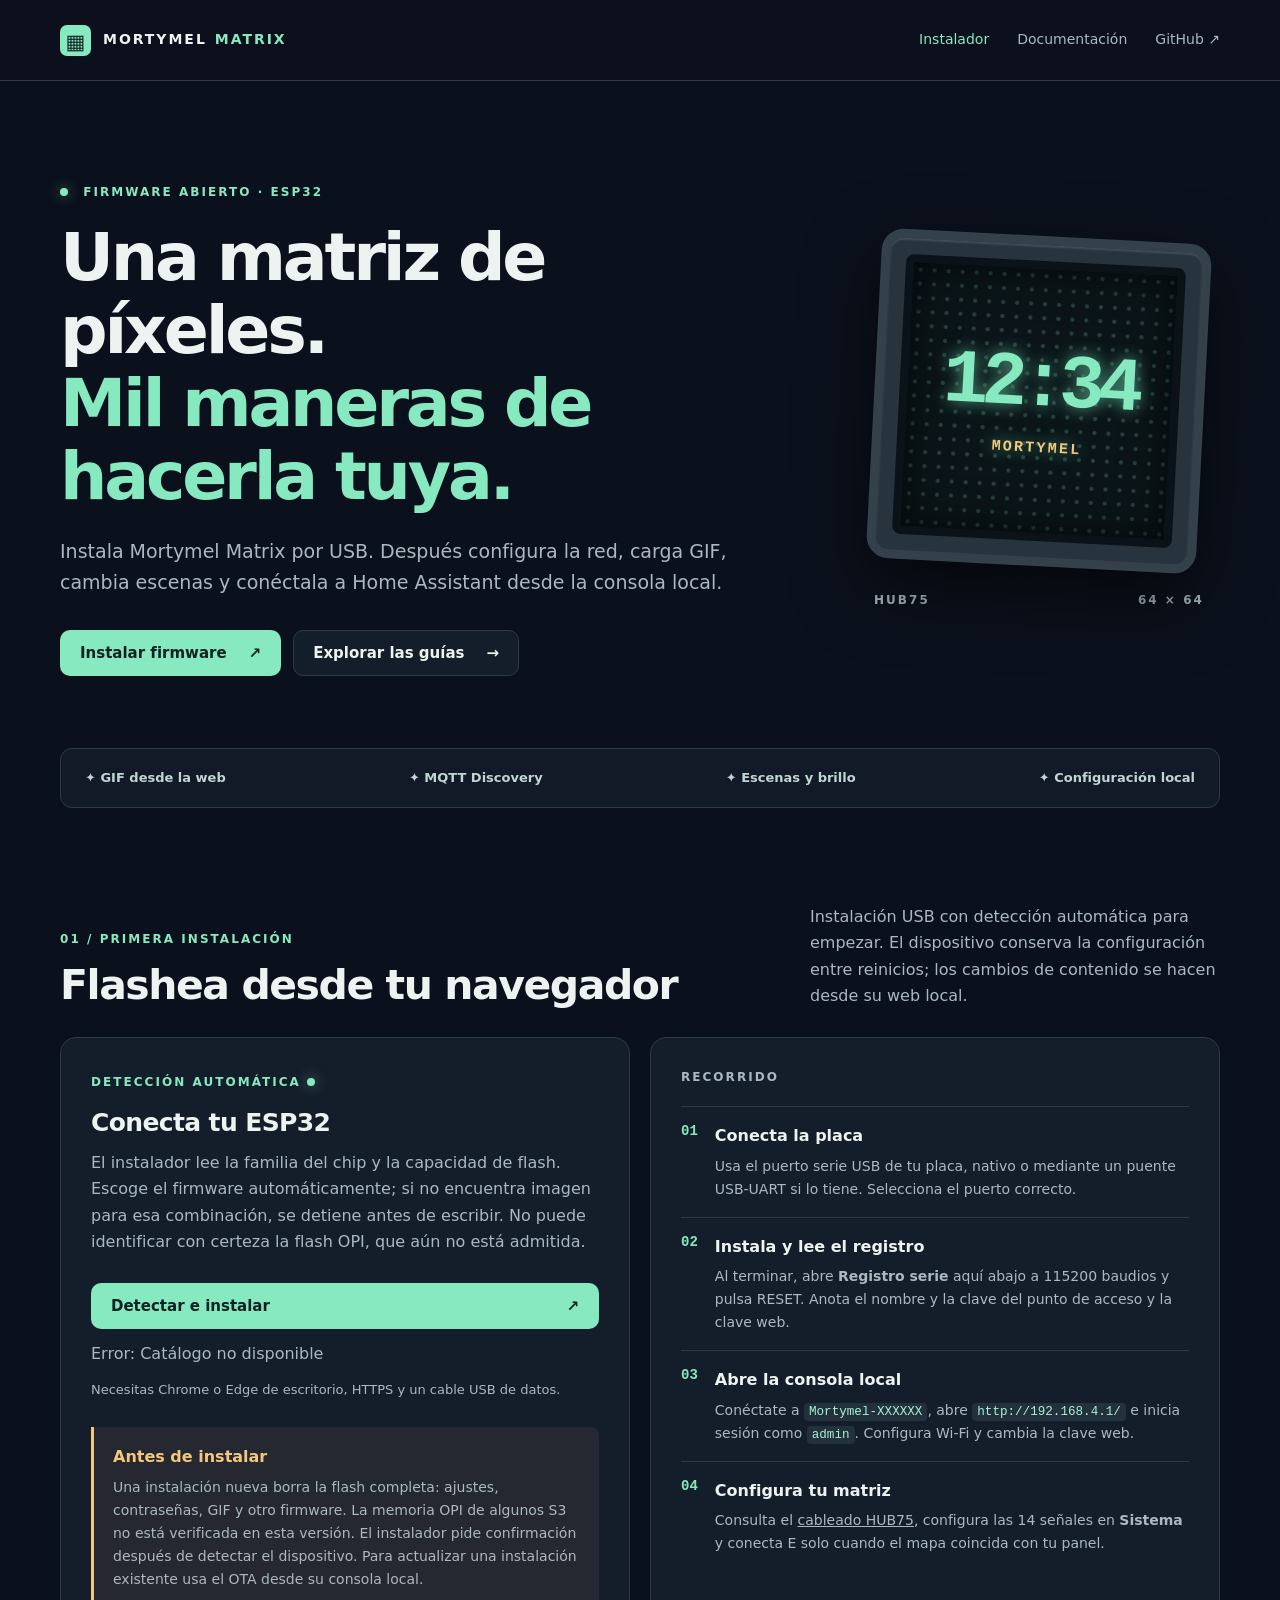
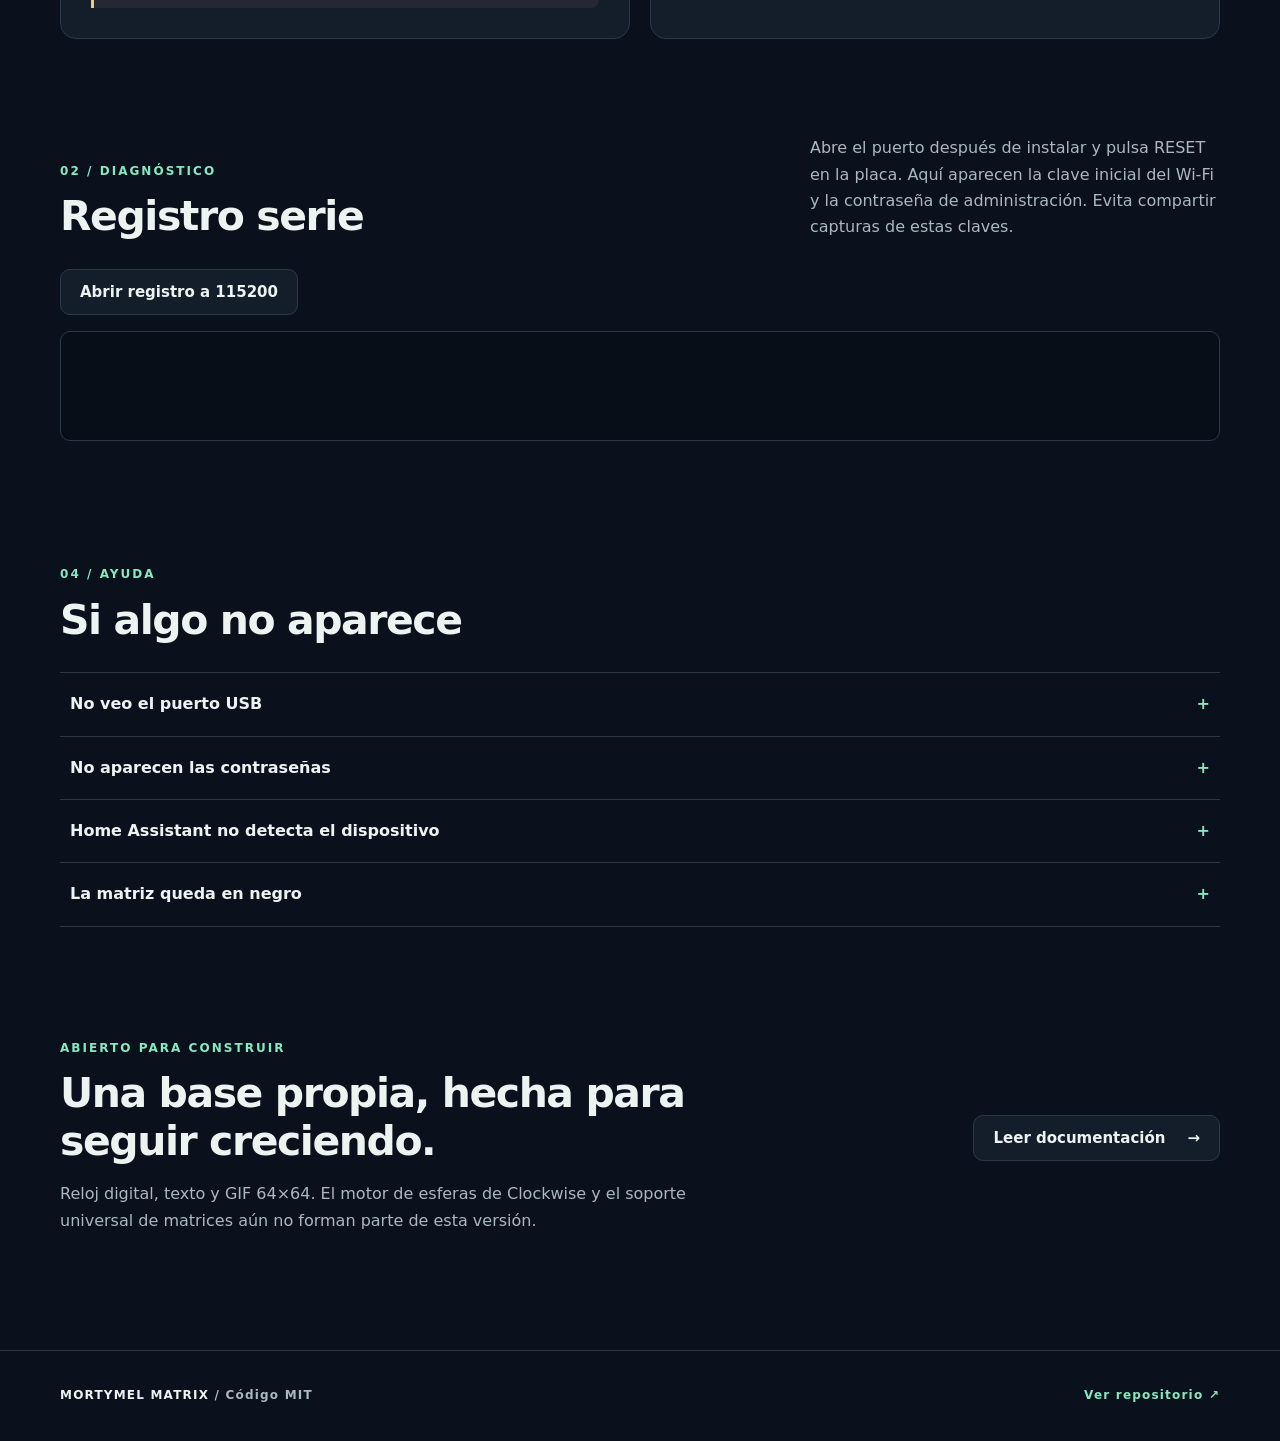
==== flasher/index.html @ e6daaf11 "Usar bootloader S3 disponible y aclarar límite OPI" ====
<!doctype html>
<html lang="es">
<head>
  <meta charset="utf-8">
  <meta name="viewport" content="width=device-width, initial-scale=1">
  <meta name="theme-color" content="#0b111c">
  <meta name="description" content="Instala Mortymel Matrix en ESP32 clásico, S2 o S3 por USB y aprende a configurar HUB75, GIF y Home Assistant con MQTT.">
  <title>Instalar · Mortymel Matrix</title>
  <link rel="stylesheet" href="./styles.css">
  <script type="module" src="./site.js"></script>
</head>
<body>
  <a class="skip" href="#contenido">Saltar al contenido</a>
  <header class="topbar"><div class="shell topbar-inner"><a class="wordmark" href="./" aria-label="Mortymel Matrix, inicio"><span class="mark" aria-hidden="true">▦</span> MORTYMEL <span>MATRIX</span></a><nav aria-label="Navegación principal"><a class="active" aria-current="page" href="./">Instalador</a><a href="./docs/">Documentación</a><a href="https://github.com/Mortymel/mortymel-matrix">GitHub <span aria-hidden="true">↗</span></a></nav></div></header>
  <main id="contenido">
    <div class="shell hero"><div><p class="eyebrow"><span class="pulse"></span> FIRMWARE ABIERTO · ESP32</p><h1>Una matriz de píxeles.<br><em>Mil maneras de hacerla tuya.</em></h1><p class="lead">Instala Mortymel Matrix por USB. Después configura la red, carga GIF, cambia escenas y conéctala a Home Assistant desde la consola local.</p><div class="hero-actions"><a class="btn btn-primary" href="#instalar">Instalar firmware <span aria-hidden="true">↗</span></a><a class="btn btn-quiet" href="./docs/">Explorar las guías <span aria-hidden="true">→</span></a></div></div><div class="pixel-art" aria-hidden="true"><div class="pixel-frame"><div class="pixel-screen"><span class="pixel-time">12:34</span><span class="pixel-sub">MORTYMEL</span></div></div><div class="pixel-caption">HUB75 <span>64 × 64</span></div></div></div>
    <div class="shell feature-strip" aria-label="Funciones principales"><span>✦ GIF desde la web</span><span>✦ MQTT Discovery</span><span>✦ Escenas y brillo</span><span>✦ Configuración local</span></div>
    <section class="section shell" id="instalar" aria-labelledby="instalar-titulo"><div class="section-heading"><div><p class="eyebrow">01 / PRIMERA INSTALACIÓN</p><h2 id="instalar-titulo">Flashea desde tu navegador</h2></div><p>Instalación USB con detección automática para empezar. El dispositivo conserva la configuración entre reinicios; los cambios de contenido se hacen desde su web local.</p></div>
      <div class="install-grid"><div class="card install-card"><span class="kicker">DETECCIÓN AUTOMÁTICA <span class="green-dot"></span></span><h3>Conecta tu ESP32</h3><p>El instalador lee la familia del chip y la capacidad de flash. Escoge el firmware automáticamente; si no encuentra imagen para esa combinación, se detiene antes de escribir. No puede identificar con certeza la flash OPI, que aún no está admitida.</p><div class="install-control"><button class="btn btn-primary" id="auto-install" type="button">Detectar e instalar <span aria-hidden="true">↗</span></button><progress id="install-progress" max="100" value="0" hidden aria-label="Progreso del flasheo"></progress><p id="install-state" role="status" aria-live="polite">Listo para conectar.</p></div><p class="support" id="support">Necesitas Chrome o Edge de escritorio, HTTPS y un cable USB de datos.</p><div class="note"><strong>Antes de instalar</strong><p>Una instalación nueva borra la flash completa: ajustes, contraseñas, GIF y otro firmware. La memoria OPI de algunos S3 no está verificada en esta versión. El instalador pide confirmación después de detectar el dispositivo. Para actualizar una instalación existente usa el OTA desde su consola local.</p></div></div>
      <div class="card steps-card"><p class="kicker">RECORRIDO</p><ol class="steps"><li><span>01</span><div><strong>Conecta la placa</strong><p>Usa el puerto serie USB de tu placa, nativo o mediante un puente USB-UART si lo tiene. Selecciona el puerto correcto.</p></div></li><li><span>02</span><div><strong>Instala y lee el registro</strong><p>Al terminar, abre <b>Registro serie</b> aquí abajo a 115200 baudios y pulsa RESET. Anota el nombre y la clave del punto de acceso y la clave web.</p></div></li><li><span>03</span><div><strong>Abre la consola local</strong><p>Conéctate a <code>Mortymel-XXXXXX</code>, abre <code>http://192.168.4.1/</code> e inicia sesión como <code>admin</code>. Configura Wi-Fi y cambia la clave web.</p></div></li><li><span>04</span><div><strong>Configura tu matriz</strong><p>Consulta el <a href="./docs/CABLEADO.html">cableado HUB75</a>, configura las 14 señales en <b>Sistema</b> y conecta E solo cuando el mapa coincida con tu panel.</p></div></li></ol></div></div>
    </section>
    <section class="section shell" id="registro"><div class="section-heading"><div><p class="eyebrow">02 / DIAGNÓSTICO</p><h2>Registro serie</h2></div><p>Abre el puerto después de instalar y pulsa RESET en la placa. Aquí aparecen la clave inicial del Wi-Fi y la contraseña de administración. Evita compartir capturas de estas claves.</p></div><button class="btn btn-quiet" id="monitor-toggle" type="button">Abrir registro a 115200</button><pre class="serial-log" id="serial-log" aria-live="polite"></pre></section>
    <section class="section shell" id="descargas" hidden><div class="section-heading"><div><p class="eyebrow">03 / ARCHIVOS</p><h2>Archivos de la placa detectada</h2></div><p>La imagen completa es para USB; el archivo de aplicación se usa en la actualización OTA de un dispositivo ya instalado.</p></div><div class="two-cards"><article class="card download-card"><span class="badge">USB · PRIMERA INSTALACIÓN</span><h3>Imagen completa</h3><p>Incluye bootloader, particiones y aplicación. Se escribe desde la dirección 0 de la memoria.</p><a id="usb-download" href="#" download>Descargar imagen USB <span aria-hidden="true">↓</span></a></article><article class="card download-card"><span class="badge badge-muted">OTA · DESDE LA WEB LOCAL</span><h3>Aplicación solamente</h3><p>En la consola del ESP32 abre <b>Sistema → Actualización por Wi-Fi</b> y carga este archivo .bin.</p><a id="ota-download" href="#" download>Descargar firmware OTA <span aria-hidden="true">↓</span></a></article></div><p class="build-meta" id="build-meta" aria-live="polite">Cargando versión y huellas SHA-256…</p></section>
    <section class="section shell" id="ayuda"><div class="section-heading"><div><p class="eyebrow">04 / AYUDA</p><h2>Si algo no aparece</h2></div></div><div class="faq"><details><summary>No veo el puerto USB <span aria-hidden="true">+</span></summary><p>Prueba un cable de datos, desconecta otros monitores serie y selecciona el puerto correcto. Si la placa no entra en modo descarga, mantén BOOT pulsado, pulsa RESET y suelta BOOT; vuelve a conectar desde el instalador.</p></details><details><summary>No aparecen las contraseñas <span aria-hidden="true">+</span></summary><p>Abre Registro serie, ajustado a 115200, y pulsa RESET. Si tu placa tiene USB nativo y USB-UART, prueba el otro conector. Si el dispositivo ya estaba configurado, usa las credenciales actuales; un borrado completo genera otras nuevas.</p></details><details><summary>Home Assistant no detecta el dispositivo <span aria-hidden="true">+</span></summary><p>Activa la integración MQTT y un broker accesible desde la red del ESP32. Configura host, puerto y credenciales en <b>Red y MQTT</b>. Comprueba el indicador de conexión MQTT en la consola. <a href="./docs/MQTT.html">Abrir guía MQTT</a>.</p></details><details><summary>La matriz queda en negro <span aria-hidden="true">+</span></summary><p>Es el estado previsto antes de definir GPIO E. Una matriz 64×64 1/32 scan también necesita que coincidan todas las demás señales, el tipo de barrido y la alimentación. <a href="./docs/INSTALACION.html">Ver requisitos y límites</a> y <a href="./docs/CABLEADO.html">guía de conexiones físicas</a>.</p></details></div></section>
    <section class="shell closing"><div><p class="eyebrow">ABIERTO PARA CONSTRUIR</p><h2>Una base propia, hecha para seguir creciendo.</h2><p>Reloj digital, texto y GIF 64×64. El motor de esferas de Clockwise y el soporte universal de matrices aún no forman parte de esta versión.</p></div><a class="btn btn-quiet" href="./docs/">Leer documentación <span aria-hidden="true">→</span></a></section>
  </main><footer><div class="shell footer-inner"><span>MORTYMEL MATRIX <span class="foot-dim">/ Código MIT</span></span><a href="https://github.com/Mortymel/mortymel-matrix">Ver repositorio ↗</a></div></footer>
</body></html>
---- flasher/styles.css ----
:root{color-scheme:dark;--bg:#0b111c;--surface:#141e2b;--surface2:#192534;--line:#2b3949;--text:#edf3f0;--muted:#a9b9bf;--mint:#87e9bf;--mint-soft:#a8f2d2;--amber:#f3c77c;--focus:#e4ce91}*{box-sizing:border-box}html{scroll-behavior:smooth}body{margin:0;background:var(--bg);color:var(--text);font:16px/1.65 system-ui,-apple-system,Segoe UI,sans-serif}a{color:inherit}a:hover{color:var(--mint)}a:focus-visible,button:focus-visible,summary:focus-visible{outline:3px solid var(--focus);outline-offset:4px}.shell{width:min(1160px,calc(100% - 48px));margin-inline:auto}.skip{position:absolute;top:-100px;left:20px;z-index:10;background:var(--mint);color:var(--bg);padding:8px 16px}.skip:focus{top:10px}.topbar{border-bottom:1px solid var(--line);background:#0b111cee}.topbar-inner,.footer-inner{display:flex;align-items:center;justify-content:space-between;gap:24px}.topbar-inner{min-height:80px}.wordmark{display:flex;align-items:center;gap:8px;font-size:14px;font-weight:850;letter-spacing:.14em;text-decoration:none;white-space:nowrap}.wordmark span:last-child{color:var(--mint)}.mark{display:grid;place-items:center;width:31px;height:31px;border-radius:7px;background:var(--mint);color:#122327;font-size:21px;letter-spacing:0;margin-right:4px}.topbar nav{display:flex;gap:28px;align-items:center}.topbar nav a{color:var(--muted);font-size:14px;text-decoration:none}.topbar nav a.active{color:var(--mint)}.hero{display:grid;grid-template-columns:minmax(0,1.35fr) minmax(280px,.65fr);align-items:center;gap:46px;padding-top:90px;padding-bottom:72px}.eyebrow,.kicker{color:var(--mint);font-size:12px;letter-spacing:.17em;font-weight:800}.pulse,.green-dot{display:inline-block;width:8px;height:8px;background:var(--mint);border-radius:50%;margin-right:9px;box-shadow:0 0 13px #87e9bf88}.hero h1{font-size:clamp(39px,5.2vw,70px);line-height:1.1;letter-spacing:-.048em;margin:18px 0 22px;font-weight:820}.hero h1 em{color:var(--mint);font-style:normal}.lead{color:var(--muted);font-size:19px;line-height:1.65;max-width:680px;margin:0}.hero-actions{display:flex;flex-wrap:wrap;gap:12px;margin-top:32px}.btn{display:inline-flex;gap:22px;align-items:center;justify-content:center;border:1px solid transparent;border-radius:10px;padding:13px 19px;text-decoration:none;font:800 15px system-ui,-apple-system,Segoe UI,sans-serif;cursor:pointer;transition:transform .15s ease,background .15s ease}.btn:hover{transform:translateY(-2px)}.btn-primary{background:var(--mint);color:#102123}.btn-primary:hover{background:var(--mint-soft);color:#102123}.btn-quiet{border-color:var(--line);background:var(--surface);color:var(--text)}.pixel-art{justify-self:center;width:min(100%,330px)}.pixel-frame{padding:16px;background:#27333d;border:9px solid #34414b;border-radius:22px;box-shadow:0 26px 70px #0009,inset 0 2px 2px #ffffff22;transform:rotate(3deg)}.pixel-screen{aspect-ratio:1;background-color:#0b1519;background-image:radial-gradient(circle,#28403a 18%,transparent 23%);background-size:14px 14px;border:8px solid #0c1318;border-radius:8px;display:flex;align-items:center;justify-content:center;flex-direction:column;box-shadow:inset 0 0 45px #000a;color:var(--mint);text-shadow:0 0 16px #76ebb7a9}.pixel-time{font:700 clamp(46px,6vw,76px)/1 monospace;letter-spacing:-.09em}.pixel-sub{font:700 15px/1 monospace;letter-spacing:.15em;margin-top:18px;color:var(--amber)}.pixel-caption{display:flex;justify-content:space-between;color:var(--muted);letter-spacing:.17em;font-size:12px;font-weight:800;margin-top:25px}.feature-strip{display:flex;flex-wrap:wrap;justify-content:space-between;gap:14px;padding:18px 24px;border:1px solid var(--line);border-radius:12px;background:#111a26;color:#c1d6d3;font-size:13px;font-weight:700}.section{padding-top:96px}.section-heading{display:flex;justify-content:space-between;align-items:end;gap:50px;margin-bottom:28px}.section-heading h2,.closing h2{font-size:clamp(29px,3.2vw,42px);line-height:1.16;letter-spacing:-.035em;margin:6px 0 0}.section-heading>p{max-width:410px;color:var(--muted);margin:0}.install-grid{display:grid;grid-template-columns:1fr 1fr;gap:20px}.card{border:1px solid var(--line);border-radius:16px;background:var(--surface);padding:30px}.card h3{font-size:25px;letter-spacing:-.025em;line-height:1.25;margin:12px 0}.card p{color:var(--muted);margin:0}.install-control{margin-top:27px}.install-control esp-web-install-button{display:block}.install-control button{width:100%;justify-content:space-between}.support{font-size:13px;margin-top:12px!important}.note{margin-top:27px;padding:17px 19px;border-left:3px solid var(--amber);background:#252831;border-radius:0 8px 8px 0}.note strong{color:var(--amber)}.note p{font-size:14px;margin-top:5px}.steps{margin:18px 0 0;padding:0;list-style:none}.steps li{display:flex;gap:17px;padding:16px 0;border-top:1px solid var(--line)}.steps li span{color:var(--mint);font:800 14px monospace}.steps li strong{font-size:16px}.steps li p{font-size:14px;margin-top:5px}.steps code,.faq code,.doc-content code{font:90% ui-monospace,SFMono-Regular,Consolas,monospace;background:#23313d;padding:2px 5px;border-radius:4px;color:var(--mint-soft)}.two-cards{display:grid;grid-template-columns:repeat(2,1fr);gap:20px}.download-card{min-height:225px}.download-card h3{margin:14px 0 8px}.download-card a{display:inline-flex;gap:15px;margin-top:23px;color:var(--mint);font-weight:750;text-decoration:none}.badge{font-size:11px;letter-spacing:.13em;font-weight:800;color:var(--mint)}.badge-muted{color:var(--amber)}.build-meta{color:var(--muted);font-size:13px;line-height:1.8;overflow-wrap:anywhere}.build-meta code{color:var(--mint-soft)}.faq{border-top:1px solid var(--line)}.faq details{border-bottom:1px solid var(--line);padding:18px 10px}.faq summary{display:flex;justify-content:space-between;cursor:pointer;font-weight:700;list-style:none}.faq summary::-webkit-details-marker{display:none}.faq summary span{color:var(--mint)}.faq p{color:var(--muted);max-width:780px;margin:10px 0}.faq p a{color:var(--mint)}.closing{display:flex;align-items:center;justify-content:space-between;gap:25px;padding:100px 0}.closing>div{max-width:660px}.closing p:last-child{color:var(--muted)}footer{border-top:1px solid var(--line)}.footer-inner{min-height:90px;font-size:12px;letter-spacing:.1em;font-weight:750}.footer-inner a{text-decoration:none;color:var(--mint)}.foot-dim{color:var(--muted)}.callout{padding:14px;background:#322c2a;border-radius:9px;color:var(--amber)!important}.doc-layout{display:grid;grid-template-columns:230px minmax(0,1fr);gap:54px;padding-top:55px;padding-bottom:100px}.doc-nav{align-self:start;position:sticky;top:25px;display:grid;gap:5px}.doc-nav span{font-size:11px;color:var(--muted);letter-spacing:.16em;font-weight:800;margin-bottom:10px}.doc-nav a{color:var(--muted);text-decoration:none;padding:9px 12px;border-radius:7px;font-size:14px}.doc-nav a:hover,.doc-nav a.current{color:var(--mint);background:var(--surface)}.doc-content{min-width:0;max-width:790px}.doc-content h1{font-size:clamp(34px,4vw,52px);letter-spacing:-.04em;line-height:1.16;margin:9px 0 22px}.doc-content h2{font-size:25px;margin-top:45px;padding-top:15px;border-top:1px solid var(--line)}.doc-content h3{margin-top:30px}.doc-content p,.doc-content li{color:#c4d0d3}.doc-content a{color:var(--mint)}.doc-content pre{overflow:auto;padding:18px;background:#101b27;border:1px solid var(--line);border-radius:9px}.doc-content pre code{padding:0;background:none;color:#d8e7e7}.doc-content table{display:block;overflow-x:auto;border-collapse:collapse;max-width:100%}.doc-content th,.doc-content td{text-align:left;border-bottom:1px solid var(--line);padding:10px 14px;min-width:100px}.doc-content th{color:var(--mint)}.doc-content blockquote{border-left:3px solid var(--mint);margin-left:0;padding-left:18px}.doc-grid{display:grid;grid-template-columns:repeat(2,1fr);gap:16px;margin-top:25px}.doc-grid a{border:1px solid var(--line);background:var(--surface);border-radius:12px;padding:19px;text-decoration:none}.doc-grid a strong{display:block;color:var(--text);font-size:19px}.doc-grid a span{display:block;color:var(--muted);font-size:14px;margin-top:7px}@media(max-width:850px){.hero{grid-template-columns:1fr;padding-top:60px}.pixel-art{width:250px;justify-self:start}.install-grid,.two-cards{grid-template-columns:1fr}.doc-layout{grid-template-columns:1fr;gap:20px}.doc-nav{position:static;display:flex;overflow:auto;white-space:nowrap}.doc-nav span{display:none}}@media(max-width:580px){.shell{width:min(100% - 32px,1160px)}.topbar-inner{align-items:flex-start;flex-direction:column;gap:10px;padding:14px 0}.topbar nav{gap:16px;flex-wrap:wrap}.hero{padding-top:40px;gap:45px}.hero h1{font-size:39px}.feature-strip{justify-content:flex-start}.section{padding-top:65px}.section-heading{display:block}.section-heading>p{margin-top:15px}.card{padding:22px}.closing{display:block;padding:70px 0}.closing .btn{margin-top:15px}.doc-grid{grid-template-columns:1fr}.footer-inner{align-items:flex-start;flex-direction:column;justify-content:center;gap:6px}}

.profile-label{display:block;margin-top:22px;margin-bottom:7px;color:var(--mint);font-size:13px;font-weight:750}.profile-select{width:100%;padding:12px;background:#101b27;color:var(--text);border:1px solid #637382;border-radius:9px;font:inherit}.profile-select:focus-visible{outline:3px solid var(--focus);outline-offset:3px}.profile-installer[hidden]{display:none}

#install-progress{width:100%;height:12px;margin-top:16px;accent-color:var(--mint)}#install-state{margin-top:12px}.serial-log{min-height:110px;max-height:340px;overflow:auto;white-space:pre-wrap;overflow-wrap:anywhere;padding:18px;border:1px solid var(--line);border-radius:10px;background:#080e18;color:var(--mint-soft)}[hidden]{display:none!important}
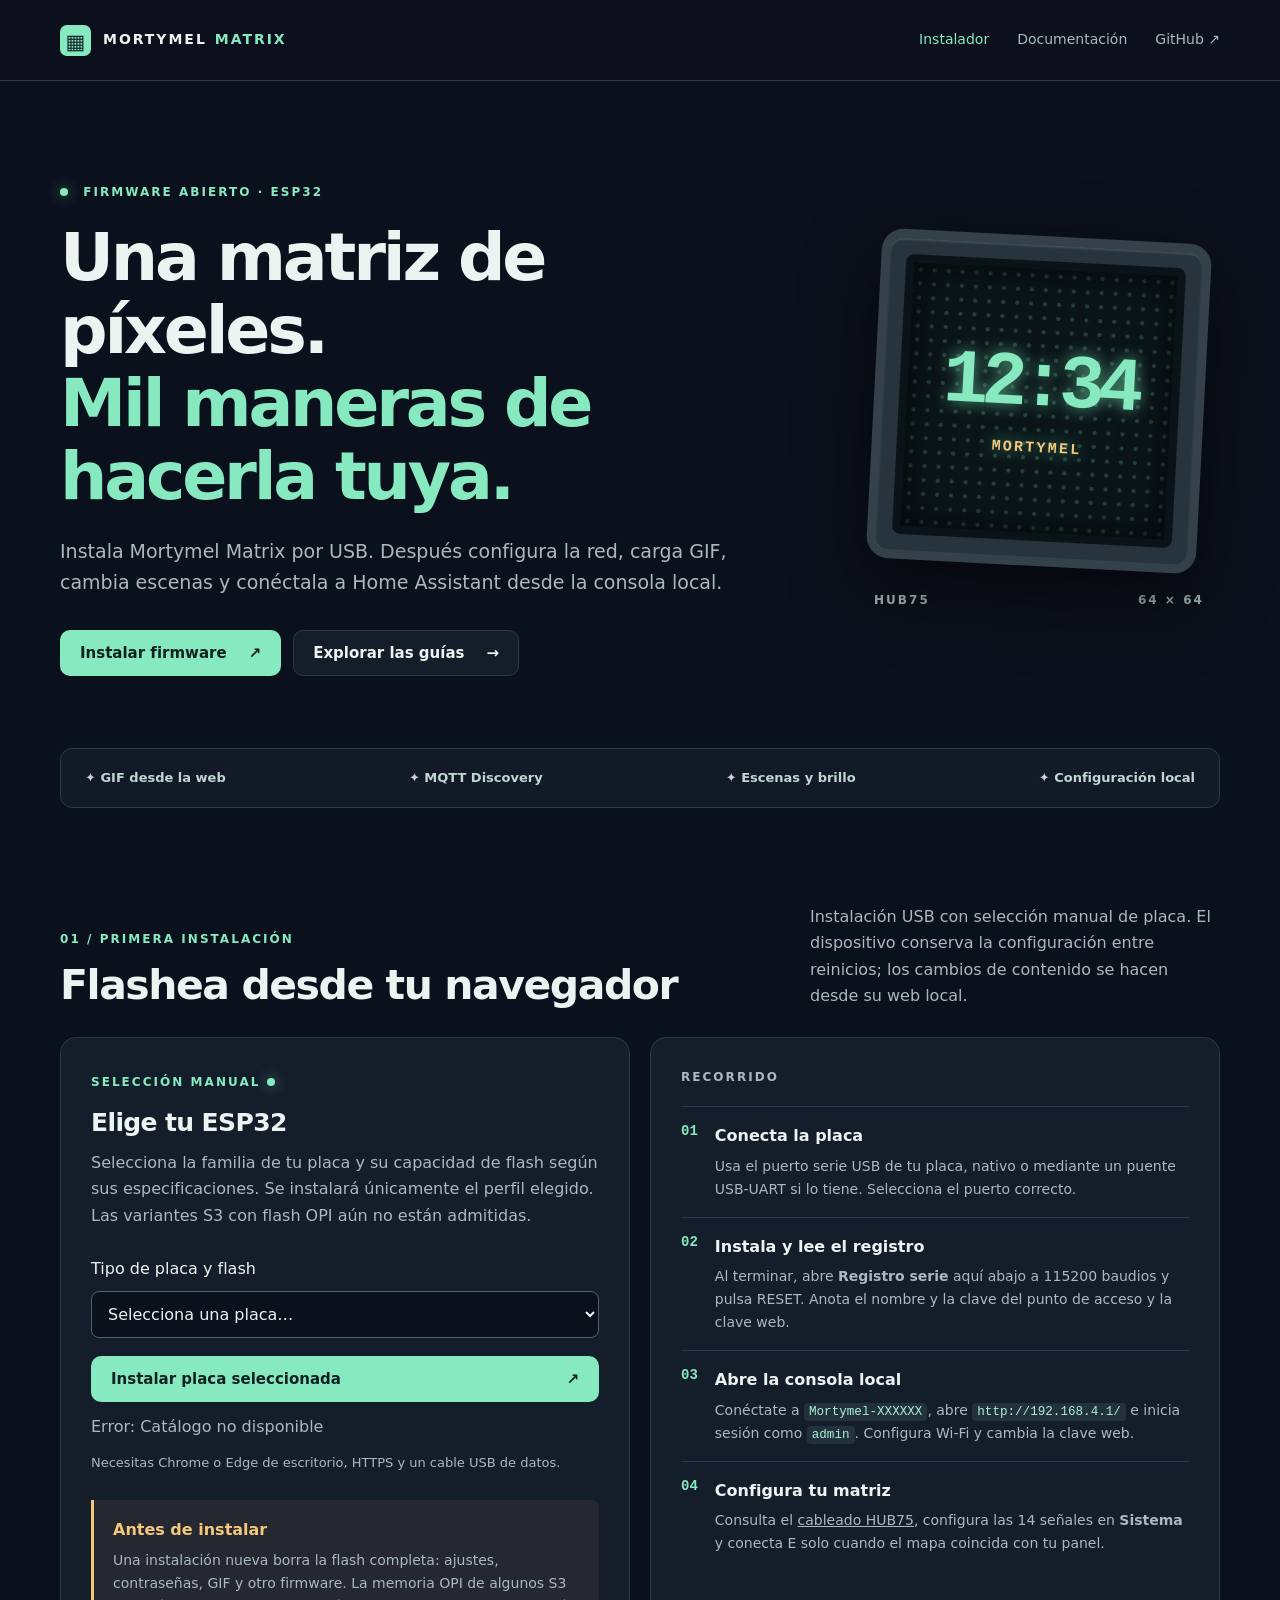
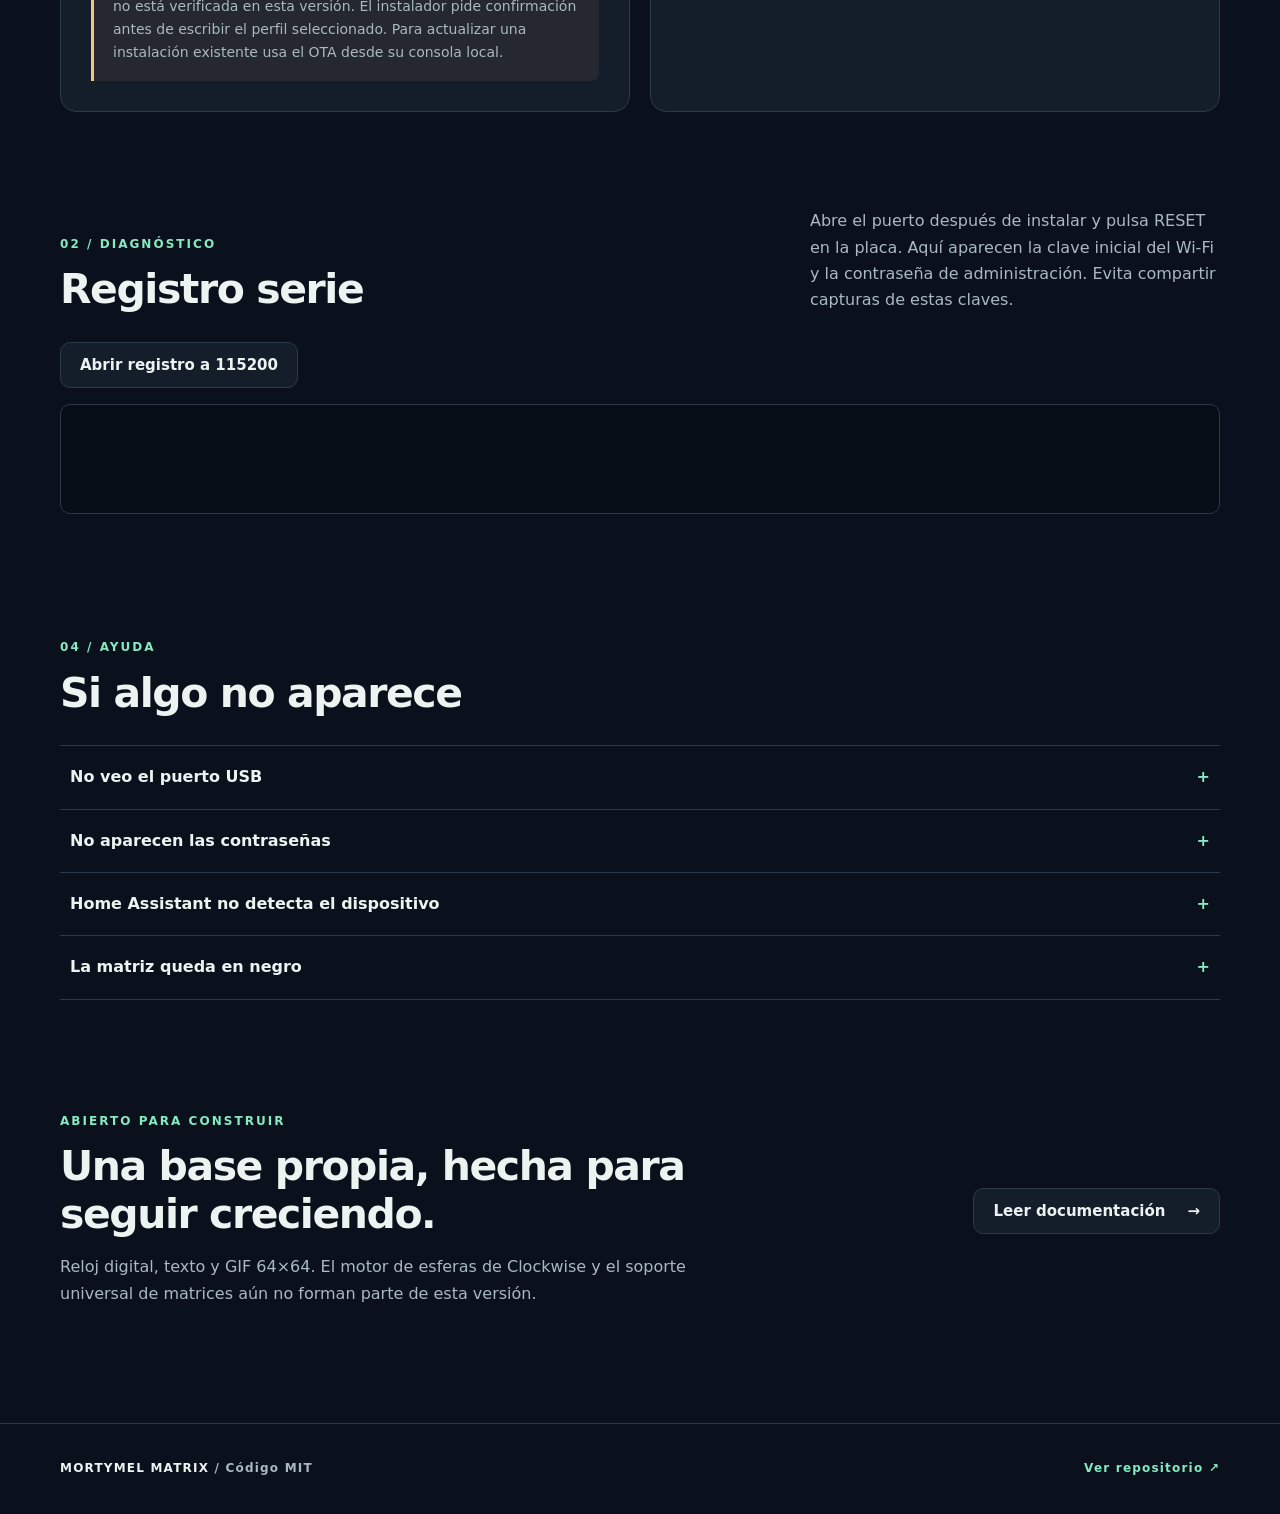
==== commit eb0d038c: "Seleccionar placa manualmente y corregir inicialización y archivos" ====
--- a/flasher/index.html
+++ b/flasher/index.html
@@ -15,12 +15,12 @@
   <main id="contenido">
     <div class="shell hero"><div><p class="eyebrow"><span class="pulse"></span> FIRMWARE ABIERTO · ESP32</p><h1>Una matriz de píxeles.<br><em>Mil maneras de hacerla tuya.</em></h1><p class="lead">Instala Mortymel Matrix por USB. Después configura la red, carga GIF, cambia escenas y conéctala a Home Assistant desde la consola local.</p><div class="hero-actions"><a class="btn btn-primary" href="#instalar">Instalar firmware <span aria-hidden="true">↗</span></a><a class="btn btn-quiet" href="./docs/">Explorar las guías <span aria-hidden="true">→</span></a></div></div><div class="pixel-art" aria-hidden="true"><div class="pixel-frame"><div class="pixel-screen"><span class="pixel-time">12:34</span><span class="pixel-sub">MORTYMEL</span></div></div><div class="pixel-caption">HUB75 <span>64 × 64</span></div></div></div>
     <div class="shell feature-strip" aria-label="Funciones principales"><span>✦ GIF desde la web</span><span>✦ MQTT Discovery</span><span>✦ Escenas y brillo</span><span>✦ Configuración local</span></div>
-    <section class="section shell" id="instalar" aria-labelledby="instalar-titulo"><div class="section-heading"><div><p class="eyebrow">01 / PRIMERA INSTALACIÓN</p><h2 id="instalar-titulo">Flashea desde tu navegador</h2></div><p>Instalación USB con detección automática para empezar. El dispositivo conserva la configuración entre reinicios; los cambios de contenido se hacen desde su web local.</p></div>
-      <div class="install-grid"><div class="card install-card"><span class="kicker">DETECCIÓN AUTOMÁTICA <span class="green-dot"></span></span><h3>Conecta tu ESP32</h3><p>El instalador lee la familia del chip y la capacidad de flash. Escoge el firmware automáticamente; si no encuentra imagen para esa combinación, se detiene antes de escribir. No puede identificar con certeza la flash OPI, que aún no está admitida.</p><div class="install-control"><button class="btn btn-primary" id="auto-install" type="button">Detectar e instalar <span aria-hidden="true">↗</span></button><progress id="install-progress" max="100" value="0" hidden aria-label="Progreso del flasheo"></progress><p id="install-state" role="status" aria-live="polite">Listo para conectar.</p></div><p class="support" id="support">Necesitas Chrome o Edge de escritorio, HTTPS y un cable USB de datos.</p><div class="note"><strong>Antes de instalar</strong><p>Una instalación nueva borra la flash completa: ajustes, contraseñas, GIF y otro firmware. La memoria OPI de algunos S3 no está verificada en esta versión. El instalador pide confirmación después de detectar el dispositivo. Para actualizar una instalación existente usa el OTA desde su consola local.</p></div></div>
+    <section class="section shell" id="instalar" aria-labelledby="instalar-titulo"><div class="section-heading"><div><p class="eyebrow">01 / PRIMERA INSTALACIÓN</p><h2 id="instalar-titulo">Flashea desde tu navegador</h2></div><p>Instalación USB con selección manual de placa. El dispositivo conserva la configuración entre reinicios; los cambios de contenido se hacen desde su web local.</p></div>
+      <div class="install-grid"><div class="card install-card"><span class="kicker">SELECCIÓN MANUAL <span class="green-dot"></span></span><h3>Elige tu ESP32</h3><p>Selecciona la familia de tu placa y su capacidad de flash según sus especificaciones. Se instalará únicamente el perfil elegido. Las variantes S3 con flash OPI aún no están admitidas.</p><div class="install-control"><label for="board-profile">Tipo de placa y flash</label><select id="board-profile"><option value="">Selecciona una placa…</option></select><button class="btn btn-primary" id="manual-install" type="button">Instalar placa seleccionada <span aria-hidden="true">↗</span></button><progress id="install-progress" max="100" value="0" hidden aria-label="Progreso del flasheo"></progress><p id="install-state" role="status" aria-live="polite">Listo para conectar.</p></div><div class="connection-help" id="connection-help" hidden><strong>La placa no respondió: prueba el modo descarga</strong><ol><li>Cierra Arduino IDE, PlatformIO y cualquier monitor serie que use ese puerto.</li><li>Con la placa conectada, mantén pulsado <b>BOOT</b>, pulsa y suelta <b>RESET/EN</b> y después suelta <b>BOOT</b>.</li><li>Pulsa otra vez <b>Instalar placa seleccionada</b> y elige el puerto serie que apareció al conectar la placa. Si tiene dos conectores USB, prueba también el otro.</li></ol><p>Si no aparece ningún puerto, usa un cable USB de datos y comprueba en el administrador de dispositivos que se detecte un puerto serie. <a href="./docs/INSTALACION.html">Ver guía de recuperación</a>.</p></div><p class="support" id="support">Necesitas Chrome o Edge de escritorio, HTTPS y un cable USB de datos.</p><div class="note"><strong>Antes de instalar</strong><p>Una instalación nueva borra la flash completa: ajustes, contraseñas, GIF y otro firmware. La memoria OPI de algunos S3 no está verificada en esta versión. El instalador pide confirmación antes de escribir el perfil seleccionado. Para actualizar una instalación existente usa el OTA desde su consola local.</p></div></div>
       <div class="card steps-card"><p class="kicker">RECORRIDO</p><ol class="steps"><li><span>01</span><div><strong>Conecta la placa</strong><p>Usa el puerto serie USB de tu placa, nativo o mediante un puente USB-UART si lo tiene. Selecciona el puerto correcto.</p></div></li><li><span>02</span><div><strong>Instala y lee el registro</strong><p>Al terminar, abre <b>Registro serie</b> aquí abajo a 115200 baudios y pulsa RESET. Anota el nombre y la clave del punto de acceso y la clave web.</p></div></li><li><span>03</span><div><strong>Abre la consola local</strong><p>Conéctate a <code>Mortymel-XXXXXX</code>, abre <code>http://192.168.4.1/</code> e inicia sesión como <code>admin</code>. Configura Wi-Fi y cambia la clave web.</p></div></li><li><span>04</span><div><strong>Configura tu matriz</strong><p>Consulta el <a href="./docs/CABLEADO.html">cableado HUB75</a>, configura las 14 señales en <b>Sistema</b> y conecta E solo cuando el mapa coincida con tu panel.</p></div></li></ol></div></div>
     </section>
     <section class="section shell" id="registro"><div class="section-heading"><div><p class="eyebrow">02 / DIAGNÓSTICO</p><h2>Registro serie</h2></div><p>Abre el puerto después de instalar y pulsa RESET en la placa. Aquí aparecen la clave inicial del Wi-Fi y la contraseña de administración. Evita compartir capturas de estas claves.</p></div><button class="btn btn-quiet" id="monitor-toggle" type="button">Abrir registro a 115200</button><pre class="serial-log" id="serial-log" aria-live="polite"></pre></section>
-    <section class="section shell" id="descargas" hidden><div class="section-heading"><div><p class="eyebrow">03 / ARCHIVOS</p><h2>Archivos de la placa detectada</h2></div><p>La imagen completa es para USB; el archivo de aplicación se usa en la actualización OTA de un dispositivo ya instalado.</p></div><div class="two-cards"><article class="card download-card"><span class="badge">USB · PRIMERA INSTALACIÓN</span><h3>Imagen completa</h3><p>Incluye bootloader, particiones y aplicación. Se escribe desde la dirección 0 de la memoria.</p><a id="usb-download" href="#" download>Descargar imagen USB <span aria-hidden="true">↓</span></a></article><article class="card download-card"><span class="badge badge-muted">OTA · DESDE LA WEB LOCAL</span><h3>Aplicación solamente</h3><p>En la consola del ESP32 abre <b>Sistema → Actualización por Wi-Fi</b> y carga este archivo .bin.</p><a id="ota-download" href="#" download>Descargar firmware OTA <span aria-hidden="true">↓</span></a></article></div><p class="build-meta" id="build-meta" aria-live="polite">Cargando versión y huellas SHA-256…</p></section>
+    <section class="section shell" id="descargas" hidden><div class="section-heading"><div><p class="eyebrow">03 / ARCHIVOS</p><h2>Archivos de la placa seleccionada</h2></div><p>La imagen completa es para USB; el archivo de aplicación se usa en la actualización OTA de un dispositivo ya instalado.</p></div><div class="two-cards"><article class="card download-card"><span class="badge">USB · PRIMERA INSTALACIÓN</span><h3>Imagen completa</h3><p>Incluye bootloader, particiones y aplicación. Se escribe desde la dirección 0 de la memoria.</p><a id="usb-download" href="#" download>Descargar imagen USB <span aria-hidden="true">↓</span></a></article><article class="card download-card"><span class="badge badge-muted">OTA · DESDE LA WEB LOCAL</span><h3>Aplicación solamente</h3><p>En la consola del ESP32 abre <b>Sistema → Actualización por Wi-Fi</b> y carga este archivo .bin.</p><a id="ota-download" href="#" download>Descargar firmware OTA <span aria-hidden="true">↓</span></a></article></div><p class="build-meta" id="build-meta" aria-live="polite">Cargando versión y huellas SHA-256…</p></section>
     <section class="section shell" id="ayuda"><div class="section-heading"><div><p class="eyebrow">04 / AYUDA</p><h2>Si algo no aparece</h2></div></div><div class="faq"><details><summary>No veo el puerto USB <span aria-hidden="true">+</span></summary><p>Prueba un cable de datos, desconecta otros monitores serie y selecciona el puerto correcto. Si la placa no entra en modo descarga, mantén BOOT pulsado, pulsa RESET y suelta BOOT; vuelve a conectar desde el instalador.</p></details><details><summary>No aparecen las contraseñas <span aria-hidden="true">+</span></summary><p>Abre Registro serie, ajustado a 115200, y pulsa RESET. Si tu placa tiene USB nativo y USB-UART, prueba el otro conector. Si el dispositivo ya estaba configurado, usa las credenciales actuales; un borrado completo genera otras nuevas.</p></details><details><summary>Home Assistant no detecta el dispositivo <span aria-hidden="true">+</span></summary><p>Activa la integración MQTT y un broker accesible desde la red del ESP32. Configura host, puerto y credenciales en <b>Red y MQTT</b>. Comprueba el indicador de conexión MQTT en la consola. <a href="./docs/MQTT.html">Abrir guía MQTT</a>.</p></details><details><summary>La matriz queda en negro <span aria-hidden="true">+</span></summary><p>Es el estado previsto antes de definir GPIO E. Una matriz 64×64 1/32 scan también necesita que coincidan todas las demás señales, el tipo de barrido y la alimentación. <a href="./docs/INSTALACION.html">Ver requisitos y límites</a> y <a href="./docs/CABLEADO.html">guía de conexiones físicas</a>.</p></details></div></section>
     <section class="shell closing"><div><p class="eyebrow">ABIERTO PARA CONSTRUIR</p><h2>Una base propia, hecha para seguir creciendo.</h2><p>Reloj digital, texto y GIF 64×64. El motor de esferas de Clockwise y el soporte universal de matrices aún no forman parte de esta versión.</p></div><a class="btn btn-quiet" href="./docs/">Leer documentación <span aria-hidden="true">→</span></a></section>
   </main><footer><div class="shell footer-inner"><span>MORTYMEL MATRIX <span class="foot-dim">/ Código MIT</span></span><a href="https://github.com/Mortymel/mortymel-matrix">Ver repositorio ↗</a></div></footer>
--- a/flasher/styles.css
+++ b/flasher/styles.css
@@ -3,3 +3,6 @@
 .profile-label{display:block;margin-top:22px;margin-bottom:7px;color:var(--mint);font-size:13px;font-weight:750}.profile-select{width:100%;padding:12px;background:#101b27;color:var(--text);border:1px solid #637382;border-radius:9px;font:inherit}.profile-select:focus-visible{outline:3px solid var(--focus);outline-offset:3px}.profile-installer[hidden]{display:none}
 
 #install-progress{width:100%;height:12px;margin-top:16px;accent-color:var(--mint)}#install-state{margin-top:12px}.serial-log{min-height:110px;max-height:340px;overflow:auto;white-space:pre-wrap;overflow-wrap:anywhere;padding:18px;border:1px solid var(--line);border-radius:10px;background:#080e18;color:var(--mint-soft)}[hidden]{display:none!important}
+.connection-help{margin-top:16px;padding:18px 20px;border:1px solid #916c3d;border-radius:10px;background:#252831;color:var(--text)}.connection-help strong{color:var(--amber)}.connection-help ol{margin:10px 0;padding-left:22px}.connection-help li{margin:7px 0;color:var(--text);font-size:14px}.connection-help p{font-size:14px}.connection-help a{color:var(--mint)}
+
+#board-profile{display:block;width:100%;max-width:100%;padding:12px;margin:8px 0 18px;background:#0b111c;color:inherit;border:1px solid #526075;border-radius:8px;font:inherit}
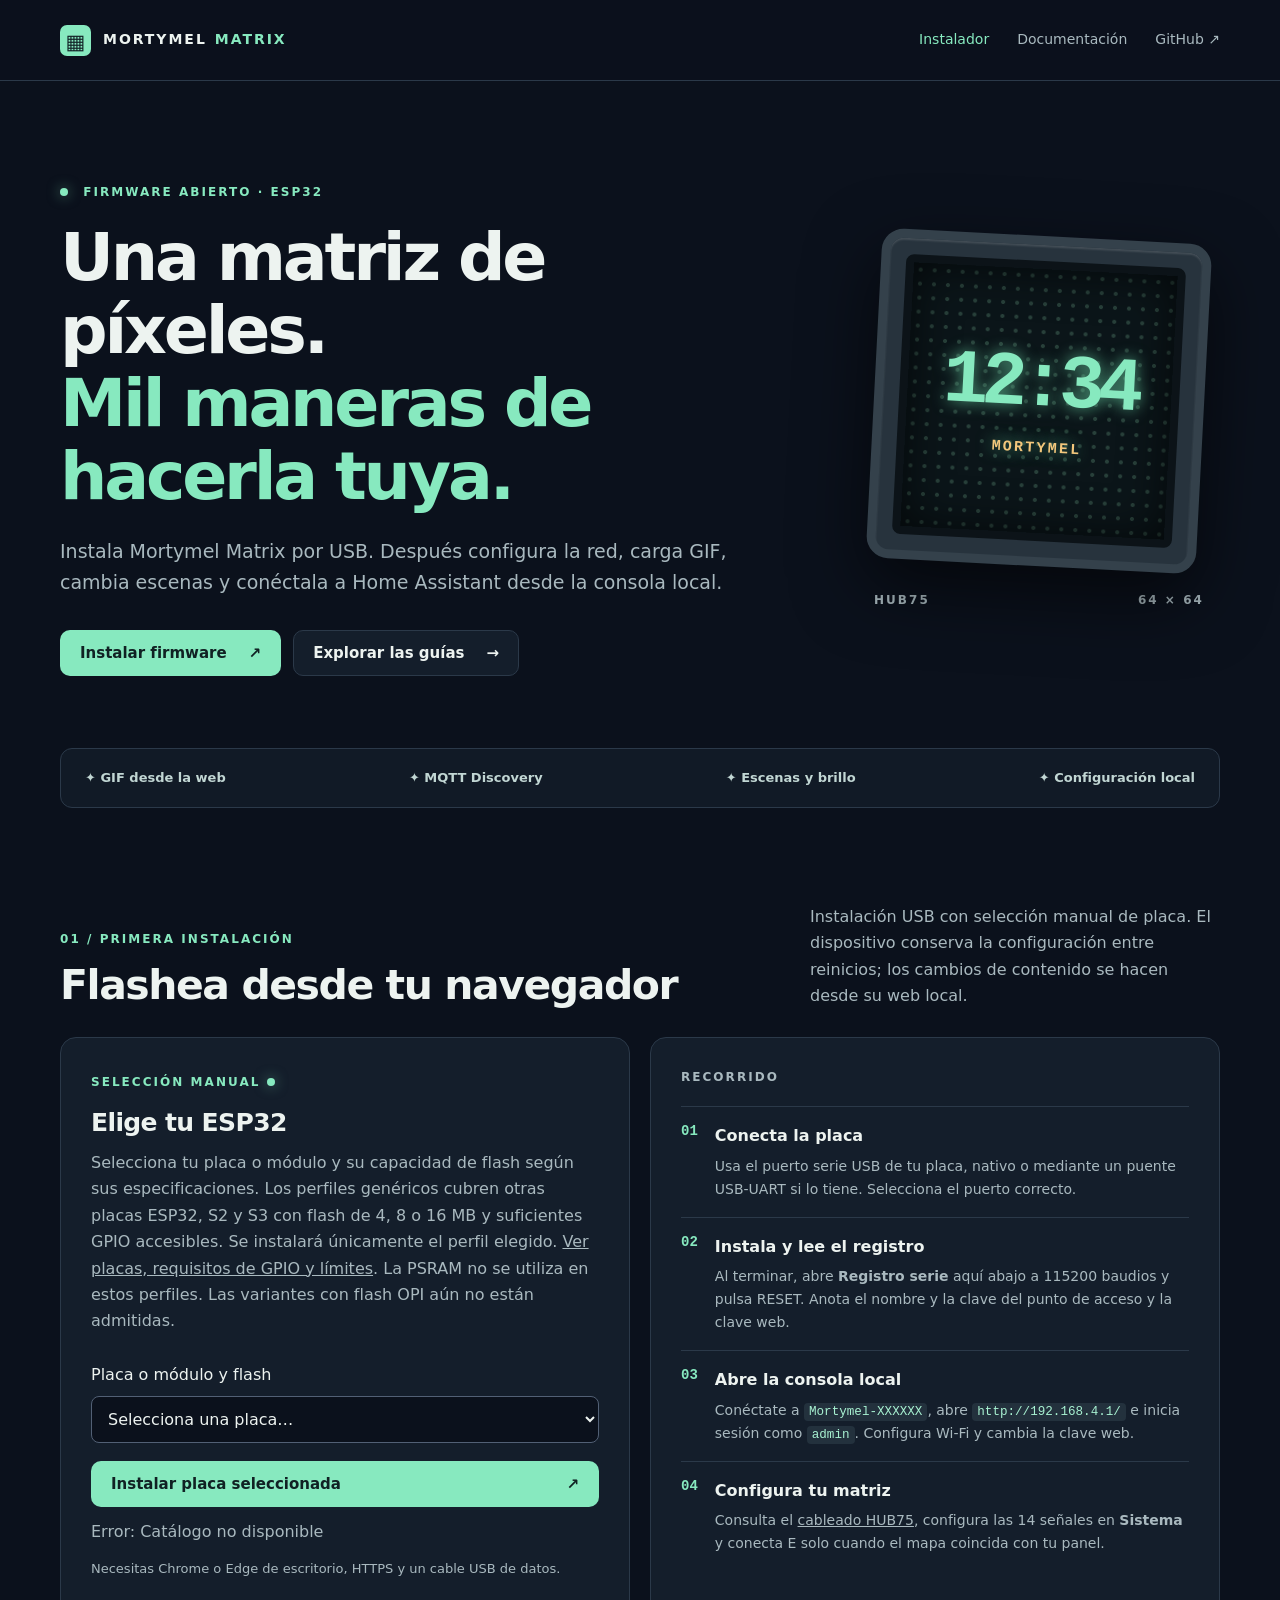
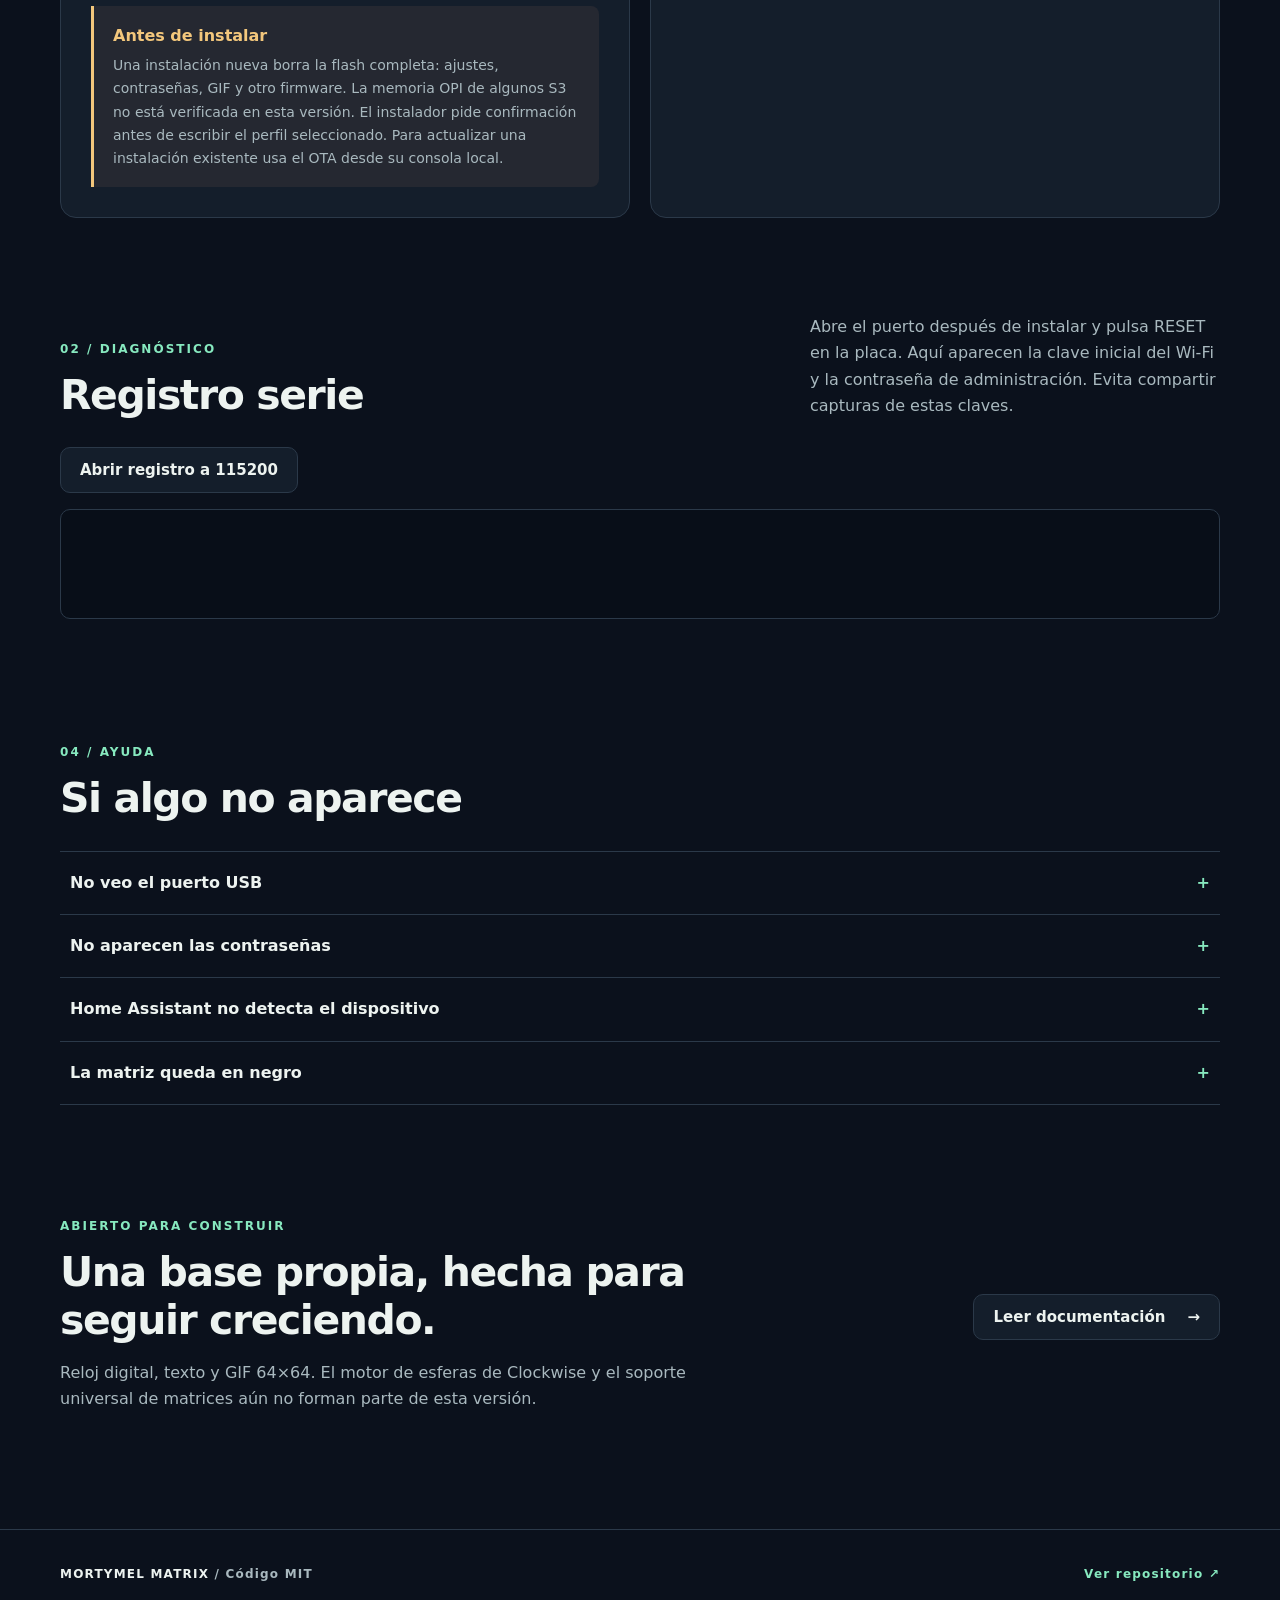
==== commit 11772d1d: "Ampliar catálogo manual a 39 opciones y nueve perfiles ESP32/S2/S3" ====
--- a/flasher/index.html
+++ b/flasher/index.html
@@ -16,7 +16,7 @@
     <div class="shell hero"><div><p class="eyebrow"><span class="pulse"></span> FIRMWARE ABIERTO · ESP32</p><h1>Una matriz de píxeles.<br><em>Mil maneras de hacerla tuya.</em></h1><p class="lead">Instala Mortymel Matrix por USB. Después configura la red, carga GIF, cambia escenas y conéctala a Home Assistant desde la consola local.</p><div class="hero-actions"><a class="btn btn-primary" href="#instalar">Instalar firmware <span aria-hidden="true">↗</span></a><a class="btn btn-quiet" href="./docs/">Explorar las guías <span aria-hidden="true">→</span></a></div></div><div class="pixel-art" aria-hidden="true"><div class="pixel-frame"><div class="pixel-screen"><span class="pixel-time">12:34</span><span class="pixel-sub">MORTYMEL</span></div></div><div class="pixel-caption">HUB75 <span>64 × 64</span></div></div></div>
     <div class="shell feature-strip" aria-label="Funciones principales"><span>✦ GIF desde la web</span><span>✦ MQTT Discovery</span><span>✦ Escenas y brillo</span><span>✦ Configuración local</span></div>
     <section class="section shell" id="instalar" aria-labelledby="instalar-titulo"><div class="section-heading"><div><p class="eyebrow">01 / PRIMERA INSTALACIÓN</p><h2 id="instalar-titulo">Flashea desde tu navegador</h2></div><p>Instalación USB con selección manual de placa. El dispositivo conserva la configuración entre reinicios; los cambios de contenido se hacen desde su web local.</p></div>
-      <div class="install-grid"><div class="card install-card"><span class="kicker">SELECCIÓN MANUAL <span class="green-dot"></span></span><h3>Elige tu ESP32</h3><p>Selecciona la familia de tu placa y su capacidad de flash según sus especificaciones. Se instalará únicamente el perfil elegido. Las variantes S3 con flash OPI aún no están admitidas.</p><div class="install-control"><label for="board-profile">Tipo de placa y flash</label><select id="board-profile"><option value="">Selecciona una placa…</option></select><button class="btn btn-primary" id="manual-install" type="button">Instalar placa seleccionada <span aria-hidden="true">↗</span></button><progress id="install-progress" max="100" value="0" hidden aria-label="Progreso del flasheo"></progress><p id="install-state" role="status" aria-live="polite">Listo para conectar.</p></div><div class="connection-help" id="connection-help" hidden><strong>La placa no respondió: prueba el modo descarga</strong><ol><li>Cierra Arduino IDE, PlatformIO y cualquier monitor serie que use ese puerto.</li><li>Con la placa conectada, mantén pulsado <b>BOOT</b>, pulsa y suelta <b>RESET/EN</b> y después suelta <b>BOOT</b>.</li><li>Pulsa otra vez <b>Instalar placa seleccionada</b> y elige el puerto serie que apareció al conectar la placa. Si tiene dos conectores USB, prueba también el otro.</li></ol><p>Si no aparece ningún puerto, usa un cable USB de datos y comprueba en el administrador de dispositivos que se detecte un puerto serie. <a href="./docs/INSTALACION.html">Ver guía de recuperación</a>.</p></div><p class="support" id="support">Necesitas Chrome o Edge de escritorio, HTTPS y un cable USB de datos.</p><div class="note"><strong>Antes de instalar</strong><p>Una instalación nueva borra la flash completa: ajustes, contraseñas, GIF y otro firmware. La memoria OPI de algunos S3 no está verificada en esta versión. El instalador pide confirmación antes de escribir el perfil seleccionado. Para actualizar una instalación existente usa el OTA desde su consola local.</p></div></div>
+      <div class="install-grid"><div class="card install-card"><span class="kicker">SELECCIÓN MANUAL <span class="green-dot"></span></span><h3>Elige tu ESP32</h3><p>Selecciona tu placa o módulo y su capacidad de flash según sus especificaciones. Los perfiles genéricos cubren otras placas ESP32, S2 y S3 con flash de 4, 8 o 16 MB y suficientes GPIO accesibles. Se instalará únicamente el perfil elegido. <a href="./docs/COMPATIBILIDAD.html">Ver placas, requisitos de GPIO y límites</a>. La PSRAM no se utiliza en estos perfiles. Las variantes con flash OPI aún no están admitidas.</p><div class="install-control"><label for="board-profile">Placa o módulo y flash</label><select id="board-profile"><option value="">Selecciona una placa…</option></select><button class="btn btn-primary" id="manual-install" type="button">Instalar placa seleccionada <span aria-hidden="true">↗</span></button><progress id="install-progress" max="100" value="0" hidden aria-label="Progreso del flasheo"></progress><p id="install-state" role="status" aria-live="polite">Listo para conectar.</p></div><div class="connection-help" id="connection-help" hidden><strong>La placa no respondió: prueba el modo descarga</strong><ol><li>Cierra Arduino IDE, PlatformIO y cualquier monitor serie que use ese puerto.</li><li>Con la placa conectada, mantén pulsado <b>BOOT</b>, pulsa y suelta <b>RESET/EN</b> y después suelta <b>BOOT</b>.</li><li>Pulsa otra vez <b>Instalar placa seleccionada</b> y elige el puerto serie que apareció al conectar la placa. Si tiene dos conectores USB, prueba también el otro.</li></ol><p>Si no aparece ningún puerto, usa un cable USB de datos y comprueba en el administrador de dispositivos que se detecte un puerto serie. <a href="./docs/INSTALACION.html">Ver guía de recuperación</a>.</p></div><p class="support" id="support">Necesitas Chrome o Edge de escritorio, HTTPS y un cable USB de datos.</p><div class="note"><strong>Antes de instalar</strong><p>Una instalación nueva borra la flash completa: ajustes, contraseñas, GIF y otro firmware. La memoria OPI de algunos S3 no está verificada en esta versión. El instalador pide confirmación antes de escribir el perfil seleccionado. Para actualizar una instalación existente usa el OTA desde su consola local.</p></div></div>
       <div class="card steps-card"><p class="kicker">RECORRIDO</p><ol class="steps"><li><span>01</span><div><strong>Conecta la placa</strong><p>Usa el puerto serie USB de tu placa, nativo o mediante un puente USB-UART si lo tiene. Selecciona el puerto correcto.</p></div></li><li><span>02</span><div><strong>Instala y lee el registro</strong><p>Al terminar, abre <b>Registro serie</b> aquí abajo a 115200 baudios y pulsa RESET. Anota el nombre y la clave del punto de acceso y la clave web.</p></div></li><li><span>03</span><div><strong>Abre la consola local</strong><p>Conéctate a <code>Mortymel-XXXXXX</code>, abre <code>http://192.168.4.1/</code> e inicia sesión como <code>admin</code>. Configura Wi-Fi y cambia la clave web.</p></div></li><li><span>04</span><div><strong>Configura tu matriz</strong><p>Consulta el <a href="./docs/CABLEADO.html">cableado HUB75</a>, configura las 14 señales en <b>Sistema</b> y conecta E solo cuando el mapa coincida con tu panel.</p></div></li></ol></div></div>
     </section>
     <section class="section shell" id="registro"><div class="section-heading"><div><p class="eyebrow">02 / DIAGNÓSTICO</p><h2>Registro serie</h2></div><p>Abre el puerto después de instalar y pulsa RESET en la placa. Aquí aparecen la clave inicial del Wi-Fi y la contraseña de administración. Evita compartir capturas de estas claves.</p></div><button class="btn btn-quiet" id="monitor-toggle" type="button">Abrir registro a 115200</button><pre class="serial-log" id="serial-log" aria-live="polite"></pre></section>
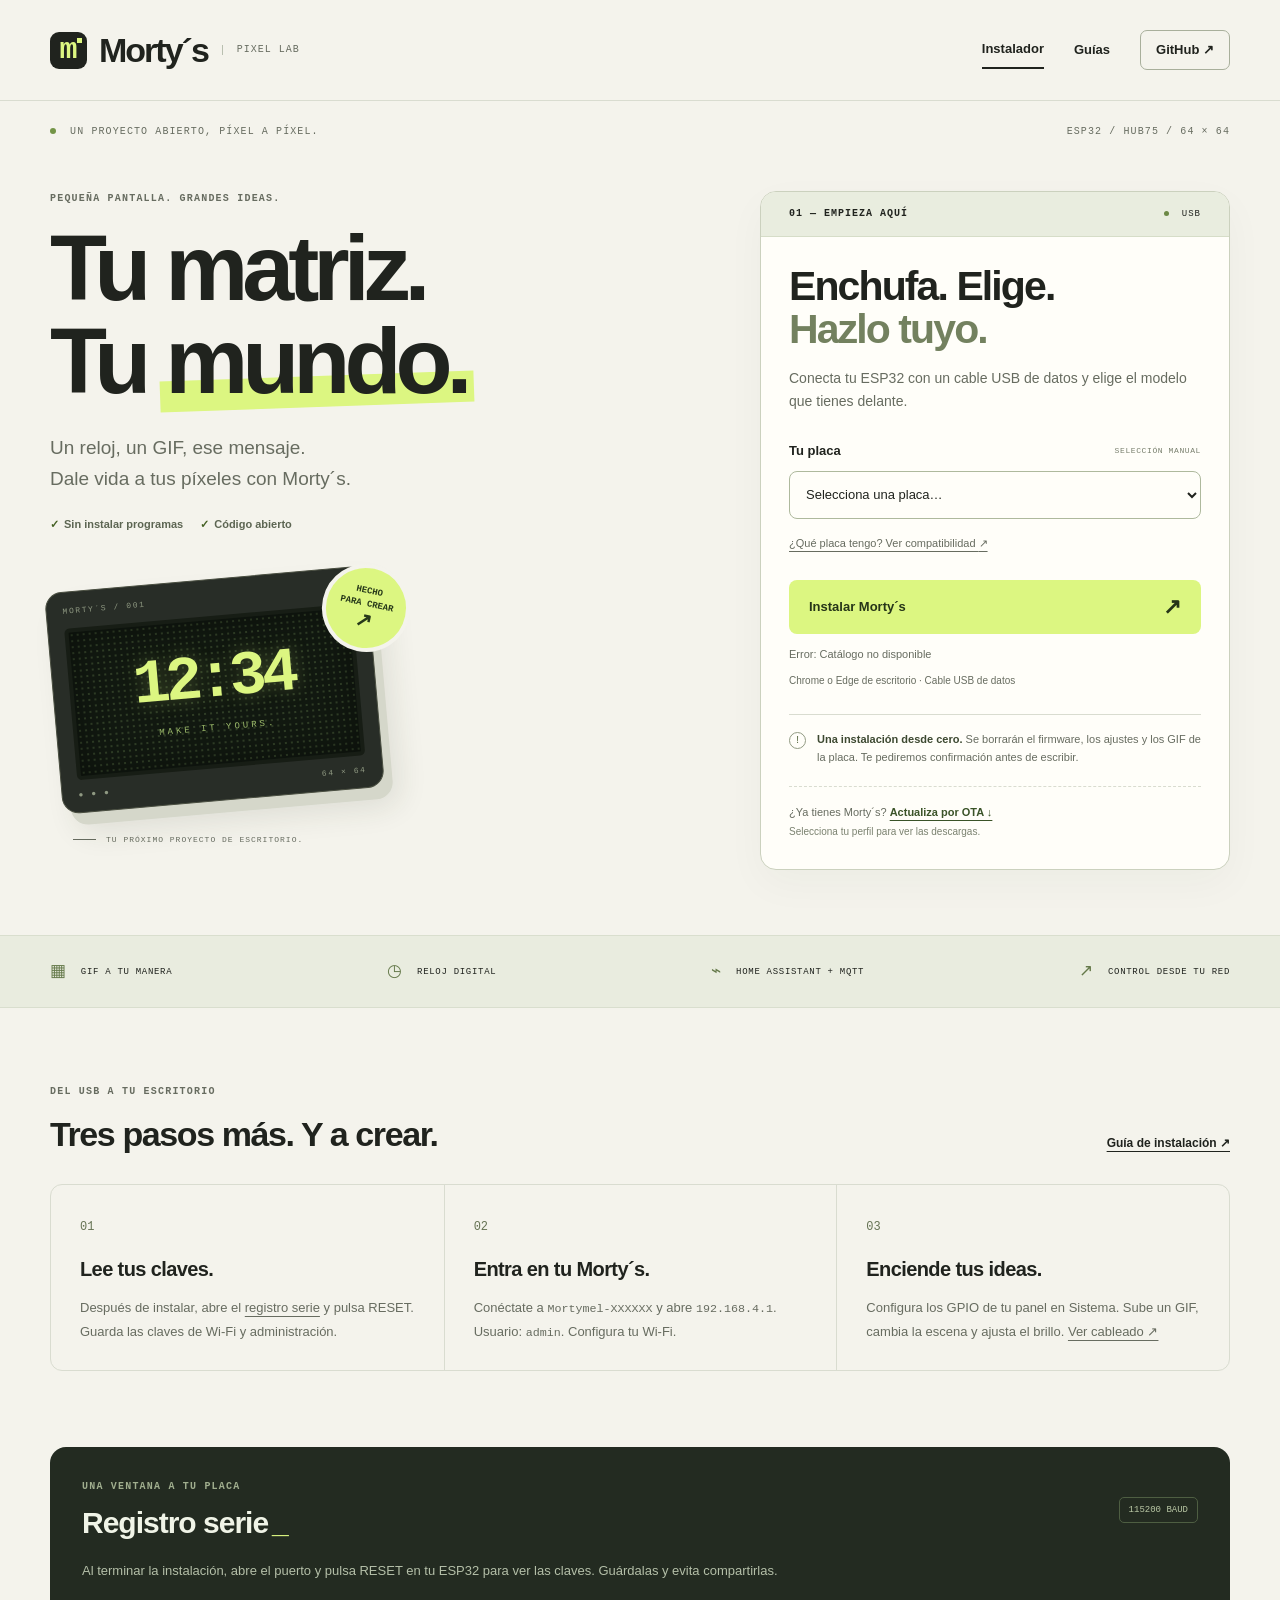
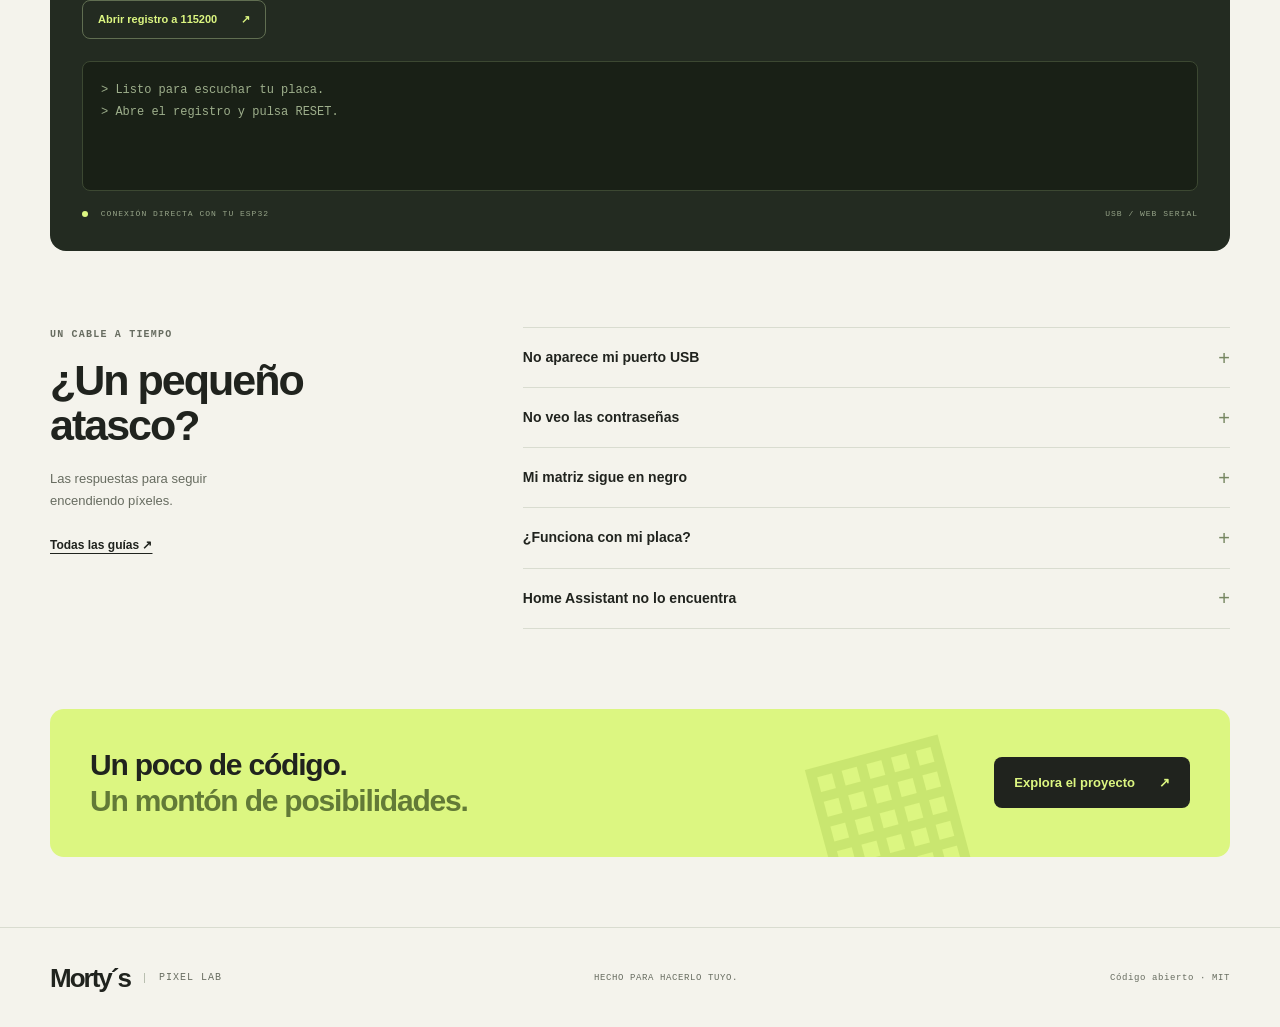
==== commit 0780f104: "Rediseñar instalador y adoptar la marca Morty´s" ====
--- a/flasher/index.html
+++ b/flasher/index.html
@@ -3,25 +3,81 @@
 <head>
   <meta charset="utf-8">
   <meta name="viewport" content="width=device-width, initial-scale=1">
-  <meta name="theme-color" content="#0b111c">
-  <meta name="description" content="Instala Mortymel Matrix en ESP32 clásico, S2 o S3 por USB y aprende a configurar HUB75, GIF y Home Assistant con MQTT.">
-  <title>Instalar · Mortymel Matrix</title>
+  <meta name="theme-color" content="#f4f3ec">
+  <meta name="description" content="Morty´s. Dale vida a tu matriz HUB75: elige tu ESP32 e instala el firmware desde el navegador.">
+  <title>Morty´s — Tu matriz, a tu manera.</title>
   <link rel="stylesheet" href="./styles.css">
   <script type="module" src="./site.js"></script>
 </head>
 <body>
   <a class="skip" href="#contenido">Saltar al contenido</a>
-  <header class="topbar"><div class="shell topbar-inner"><a class="wordmark" href="./" aria-label="Mortymel Matrix, inicio"><span class="mark" aria-hidden="true">▦</span> MORTYMEL <span>MATRIX</span></a><nav aria-label="Navegación principal"><a class="active" aria-current="page" href="./">Instalador</a><a href="./docs/">Documentación</a><a href="https://github.com/Mortymel/mortymel-matrix">GitHub <span aria-hidden="true">↗</span></a></nav></div></header>
+  <header class="topbar"><div class="shell topbar-inner">
+    <a class="wordmark" href="./" aria-label="Morty´s, inicio"><span class="mark" aria-hidden="true">m<span></span></span>Morty´s<span class="wordmark-tag">PIXEL LAB</span></a>
+    <nav aria-label="Navegación principal"><a class="active" aria-current="page" href="#instalar">Instalador</a><a href="./docs/">Guías</a><a class="nav-github" href="https://github.com/Mortymel/mortymel-matrix">GitHub <span aria-hidden="true">↗</span></a></nav>
+  </div></header>
   <main id="contenido">
-    <div class="shell hero"><div><p class="eyebrow"><span class="pulse"></span> FIRMWARE ABIERTO · ESP32</p><h1>Una matriz de píxeles.<br><em>Mil maneras de hacerla tuya.</em></h1><p class="lead">Instala Mortymel Matrix por USB. Después configura la red, carga GIF, cambia escenas y conéctala a Home Assistant desde la consola local.</p><div class="hero-actions"><a class="btn btn-primary" href="#instalar">Instalar firmware <span aria-hidden="true">↗</span></a><a class="btn btn-quiet" href="./docs/">Explorar las guías <span aria-hidden="true">→</span></a></div></div><div class="pixel-art" aria-hidden="true"><div class="pixel-frame"><div class="pixel-screen"><span class="pixel-time">12:34</span><span class="pixel-sub">MORTYMEL</span></div></div><div class="pixel-caption">HUB75 <span>64 × 64</span></div></div></div>
-    <div class="shell feature-strip" aria-label="Funciones principales"><span>✦ GIF desde la web</span><span>✦ MQTT Discovery</span><span>✦ Escenas y brillo</span><span>✦ Configuración local</span></div>
-    <section class="section shell" id="instalar" aria-labelledby="instalar-titulo"><div class="section-heading"><div><p class="eyebrow">01 / PRIMERA INSTALACIÓN</p><h2 id="instalar-titulo">Flashea desde tu navegador</h2></div><p>Instalación USB con selección manual de placa. El dispositivo conserva la configuración entre reinicios; los cambios de contenido se hacen desde su web local.</p></div>
-      <div class="install-grid"><div class="card install-card"><span class="kicker">SELECCIÓN MANUAL <span class="green-dot"></span></span><h3>Elige tu ESP32</h3><p>Selecciona tu placa o módulo y su capacidad de flash según sus especificaciones. Los perfiles genéricos cubren otras placas ESP32, S2 y S3 con flash de 4, 8 o 16 MB y suficientes GPIO accesibles. Se instalará únicamente el perfil elegido. <a href="./docs/COMPATIBILIDAD.html">Ver placas, requisitos de GPIO y límites</a>. La PSRAM no se utiliza en estos perfiles. Las variantes con flash OPI aún no están admitidas.</p><div class="install-control"><label for="board-profile">Placa o módulo y flash</label><select id="board-profile"><option value="">Selecciona una placa…</option></select><button class="btn btn-primary" id="manual-install" type="button">Instalar placa seleccionada <span aria-hidden="true">↗</span></button><progress id="install-progress" max="100" value="0" hidden aria-label="Progreso del flasheo"></progress><p id="install-state" role="status" aria-live="polite">Listo para conectar.</p></div><div class="connection-help" id="connection-help" hidden><strong>La placa no respondió: prueba el modo descarga</strong><ol><li>Cierra Arduino IDE, PlatformIO y cualquier monitor serie que use ese puerto.</li><li>Con la placa conectada, mantén pulsado <b>BOOT</b>, pulsa y suelta <b>RESET/EN</b> y después suelta <b>BOOT</b>.</li><li>Pulsa otra vez <b>Instalar placa seleccionada</b> y elige el puerto serie que apareció al conectar la placa. Si tiene dos conectores USB, prueba también el otro.</li></ol><p>Si no aparece ningún puerto, usa un cable USB de datos y comprueba en el administrador de dispositivos que se detecte un puerto serie. <a href="./docs/INSTALACION.html">Ver guía de recuperación</a>.</p></div><p class="support" id="support">Necesitas Chrome o Edge de escritorio, HTTPS y un cable USB de datos.</p><div class="note"><strong>Antes de instalar</strong><p>Una instalación nueva borra la flash completa: ajustes, contraseñas, GIF y otro firmware. La memoria OPI de algunos S3 no está verificada en esta versión. El instalador pide confirmación antes de escribir el perfil seleccionado. Para actualizar una instalación existente usa el OTA desde su consola local.</p></div></div>
-      <div class="card steps-card"><p class="kicker">RECORRIDO</p><ol class="steps"><li><span>01</span><div><strong>Conecta la placa</strong><p>Usa el puerto serie USB de tu placa, nativo o mediante un puente USB-UART si lo tiene. Selecciona el puerto correcto.</p></div></li><li><span>02</span><div><strong>Instala y lee el registro</strong><p>Al terminar, abre <b>Registro serie</b> aquí abajo a 115200 baudios y pulsa RESET. Anota el nombre y la clave del punto de acceso y la clave web.</p></div></li><li><span>03</span><div><strong>Abre la consola local</strong><p>Conéctate a <code>Mortymel-XXXXXX</code>, abre <code>http://192.168.4.1/</code> e inicia sesión como <code>admin</code>. Configura Wi-Fi y cambia la clave web.</p></div></li><li><span>04</span><div><strong>Configura tu matriz</strong><p>Consulta el <a href="./docs/CABLEADO.html">cableado HUB75</a>, configura las 14 señales en <b>Sistema</b> y conecta E solo cuando el mapa coincida con tu panel.</p></div></li></ol></div></div>
+    <div class="shell intro-line"><span><span class="status-dot"></span> UN PROYECTO ABIERTO, PÍXEL A PÍXEL.</span><span>ESP32 / HUB75 / 64 × 64</span></div>
+    <section class="shell hero" aria-labelledby="hero-title">
+      <div class="hero-story">
+        <p class="eyebrow">PEQUEÑA PANTALLA. GRANDES IDEAS.</p>
+        <h1 id="hero-title">Tu matriz.<br>Tu <span class="highlight">mundo.</span></h1>
+        <p class="lead">Un reloj, un GIF, ese mensaje.<br>Dale vida a tus píxeles con Morty´s.</p>
+        <div class="hero-tags"><span>Sin instalar programas</span><span>Código abierto</span></div>
+        <div class="device-scene" aria-label="Ilustración de una matriz con reloj de píxeles">
+          <div class="device-sticker">HECHO<br>PARA CREAR <span aria-hidden="true">↗</span></div>
+          <div class="pixel-device"><div class="device-top"><span>MORTY´S / 001</span><i></i></div><div class="pixel-screen"><span class="pixel-time">12:34</span><span class="pixel-caption">MAKE IT YOURS.</span></div><div class="device-bottom"><span>● ● ●</span><span>64 × 64</span></div></div>
+          <div class="scene-caption"><span class="caption-line"></span> TU PRÓXIMO PROYECTO DE ESCRITORIO.</div>
+        </div>
+      </div>
+      <div class="installer-panel" id="instalar">
+        <div class="panel-top"><span class="panel-step">01 — EMPIEZA AQUÍ</span><span class="connection-badge"><span></span> USB</span></div>
+        <div class="panel-body">
+          <h2>Enchufa. Elige.<br><span>Hazlo tuyo.</span></h2>
+          <p class="panel-intro">Conecta tu ESP32 con un cable USB de datos y elige el modelo que tienes delante.</p>
+          <div class="install-control">
+            <label for="board-profile"><span>Tu placa</span><span class="field-detail">SELECCIÓN MANUAL</span></label>
+            <select id="board-profile"><option value="">Selecciona una placa…</option></select>
+            <a class="small-link" href="./docs/COMPATIBILIDAD.html">¿Qué placa tengo? Ver compatibilidad <span aria-hidden="true">↗</span></a>
+            <button class="btn btn-primary install-button" id="manual-install" type="button">Instalar Morty´s <span aria-hidden="true">↗</span></button>
+            <progress id="install-progress" max="100" value="0" hidden aria-label="Progreso del flasheo"></progress>
+            <p id="install-state" role="status" aria-live="polite">Cargando placas disponibles…</p>
+          </div>
+          <p class="support" id="support">Chrome o Edge de escritorio · Cable USB de datos</p>
+          <div class="connection-help" id="connection-help" hidden><strong>Vamos a poner la placa en modo descarga.</strong><ol><li>Cierra otros programas que usen el puerto serie.</li><li>Mantén <b>BOOT</b>, pulsa y suelta <b>RESET/EN</b> y suelta <b>BOOT</b>.</li><li>Pulsa <b>Instalar Morty´s</b> y selecciona el puerto USB.</li></ol><a href="./docs/INSTALACION.html">Más ayuda con la conexión ↗</a></div>
+          <div class="erase-note"><span aria-hidden="true">!</span><p><strong>Una instalación desde cero.</strong> Se borrarán el firmware, los ajustes y los GIF de la placa. Te pediremos confirmación antes de escribir.</p></div>
+          <div class="panel-footer">¿Ya tienes Morty´s? <a href="#descargas">Actualiza por OTA ↓</a><small>Selecciona tu perfil para ver las descargas.</small></div>
+        </div>
+      </div>
     </section>
-    <section class="section shell" id="registro"><div class="section-heading"><div><p class="eyebrow">02 / DIAGNÓSTICO</p><h2>Registro serie</h2></div><p>Abre el puerto después de instalar y pulsa RESET en la placa. Aquí aparecen la clave inicial del Wi-Fi y la contraseña de administración. Evita compartir capturas de estas claves.</p></div><button class="btn btn-quiet" id="monitor-toggle" type="button">Abrir registro a 115200</button><pre class="serial-log" id="serial-log" aria-live="polite"></pre></section>
-    <section class="section shell" id="descargas" hidden><div class="section-heading"><div><p class="eyebrow">03 / ARCHIVOS</p><h2>Archivos de la placa seleccionada</h2></div><p>La imagen completa es para USB; el archivo de aplicación se usa en la actualización OTA de un dispositivo ya instalado.</p></div><div class="two-cards"><article class="card download-card"><span class="badge">USB · PRIMERA INSTALACIÓN</span><h3>Imagen completa</h3><p>Incluye bootloader, particiones y aplicación. Se escribe desde la dirección 0 de la memoria.</p><a id="usb-download" href="#" download>Descargar imagen USB <span aria-hidden="true">↓</span></a></article><article class="card download-card"><span class="badge badge-muted">OTA · DESDE LA WEB LOCAL</span><h3>Aplicación solamente</h3><p>En la consola del ESP32 abre <b>Sistema → Actualización por Wi-Fi</b> y carga este archivo .bin.</p><a id="ota-download" href="#" download>Descargar firmware OTA <span aria-hidden="true">↓</span></a></article></div><p class="build-meta" id="build-meta" aria-live="polite">Cargando versión y huellas SHA-256…</p></section>
-    <section class="section shell" id="ayuda"><div class="section-heading"><div><p class="eyebrow">04 / AYUDA</p><h2>Si algo no aparece</h2></div></div><div class="faq"><details><summary>No veo el puerto USB <span aria-hidden="true">+</span></summary><p>Prueba un cable de datos, desconecta otros monitores serie y selecciona el puerto correcto. Si la placa no entra en modo descarga, mantén BOOT pulsado, pulsa RESET y suelta BOOT; vuelve a conectar desde el instalador.</p></details><details><summary>No aparecen las contraseñas <span aria-hidden="true">+</span></summary><p>Abre Registro serie, ajustado a 115200, y pulsa RESET. Si tu placa tiene USB nativo y USB-UART, prueba el otro conector. Si el dispositivo ya estaba configurado, usa las credenciales actuales; un borrado completo genera otras nuevas.</p></details><details><summary>Home Assistant no detecta el dispositivo <span aria-hidden="true">+</span></summary><p>Activa la integración MQTT y un broker accesible desde la red del ESP32. Configura host, puerto y credenciales en <b>Red y MQTT</b>. Comprueba el indicador de conexión MQTT en la consola. <a href="./docs/MQTT.html">Abrir guía MQTT</a>.</p></details><details><summary>La matriz queda en negro <span aria-hidden="true">+</span></summary><p>Es el estado previsto antes de definir GPIO E. Una matriz 64×64 1/32 scan también necesita que coincidan todas las demás señales, el tipo de barrido y la alimentación. <a href="./docs/INSTALACION.html">Ver requisitos y límites</a> y <a href="./docs/CABLEADO.html">guía de conexiones físicas</a>.</p></details></div></section>
-    <section class="shell closing"><div><p class="eyebrow">ABIERTO PARA CONSTRUIR</p><h2>Una base propia, hecha para seguir creciendo.</h2><p>Reloj digital, texto y GIF 64×64. El motor de esferas de Clockwise y el soporte universal de matrices aún no forman parte de esta versión.</p></div><a class="btn btn-quiet" href="./docs/">Leer documentación <span aria-hidden="true">→</span></a></section>
-  </main><footer><div class="shell footer-inner"><span>MORTYMEL MATRIX <span class="foot-dim">/ Código MIT</span></span><a href="https://github.com/Mortymel/mortymel-matrix">Ver repositorio ↗</a></div></footer>
-</body></html>
+    <div class="feature-band"><div class="shell feature-inner"><span><i aria-hidden="true">▦</i> GIF A TU MANERA</span><span><i aria-hidden="true">◷</i> RELOJ DIGITAL</span><span><i aria-hidden="true">⌁</i> HOME ASSISTANT + MQTT</span><span><i aria-hidden="true">↗</i> CONTROL DESDE TU RED</span></div></div>
+    <section class="shell section" aria-labelledby="next-title">
+      <div class="section-heading"><div><p class="eyebrow">DEL USB A TU ESCRITORIO</p><h2 id="next-title">Tres pasos más. Y a crear.</h2></div><a class="text-link" href="./docs/INSTALACION.html">Guía de instalación <span aria-hidden="true">↗</span></a></div>
+      <ol class="onboarding-steps">
+        <li><span class="step-number">01</span><h3>Lee tus claves.</h3><p>Después de instalar, abre el <a href="#registro">registro serie</a> y pulsa RESET. Guarda las claves de Wi-Fi y administración.</p></li>
+        <li><span class="step-number">02</span><h3>Entra en tu Morty´s.</h3><p>Conéctate a <code>Mortymel-XXXXXX</code> y abre <code>192.168.4.1</code>. Usuario: <code>admin</code>. Configura tu Wi-Fi.</p></li>
+        <li><span class="step-number">03</span><h3>Enciende tus ideas.</h3><p>Configura los GPIO de tu panel en Sistema. Sube un GIF, cambia la escena y ajusta el brillo. <a href="./docs/CABLEADO.html">Ver cableado ↗</a></p></li>
+      </ol>
+    </section>
+    <section class="shell section" id="descargas" hidden aria-labelledby="downloads-title">
+      <div class="section-heading"><div><p class="eyebrow">TUS ARCHIVOS</p><h2 id="downloads-title">El firmware que elegiste.</h2></div><p>USB para empezar de cero.<br>OTA para actualizar desde la consola local.</p></div>
+      <div class="two-cards"><article class="download-card"><span class="badge">01 / INSTALACIÓN USB</span><h3>Un nuevo comienzo.</h3><p>Imagen completa con bootloader, particiones y aplicación. La instalación USB borra la memoria.</p><a id="usb-download" href="#" download>Descargar imagen USB <span aria-hidden="true">↓</span></a></article><article class="download-card"><span class="badge">02 / ACTUALIZACIÓN OTA</span><h3>Sigue creando.</h3><p>Solo la aplicación. Usa el mismo perfil de memoria que ya tienes instalado, desde Sistema → Actualización por Wi-Fi.</p><a id="ota-download" href="#" download>Descargar firmware OTA <span aria-hidden="true">↓</span></a></article></div>
+      <details class="integrity"><summary>Versión y verificación de archivos <span aria-hidden="true">+</span></summary><p class="build-meta" id="build-meta" aria-live="polite">Selecciona una placa para ver sus archivos.</p></details>
+    </section>
+    <section class="shell section" id="registro" aria-labelledby="serial-title">
+      <div class="serial-console"><div class="console-top"><div><p class="eyebrow">UNA VENTANA A TU PLACA</p><h2 id="serial-title">Registro serie<span class="terminal-cursor" aria-hidden="true">_</span></h2></div><span class="console-speed">115200 BAUD</span></div><p class="console-intro">Al terminar la instalación, abre el puerto y pulsa RESET en tu ESP32 para ver las claves. Guárdalas y evita compartirlas.</p><button class="btn btn-terminal" id="monitor-toggle" type="button">Abrir registro a 115200 <span aria-hidden="true">↗</span></button><pre class="serial-log" id="serial-log" aria-live="polite"></pre><div class="console-bottom"><span><span class="status-dot"></span> CONEXIÓN DIRECTA CON TU ESP32</span><span>USB / WEB SERIAL</span></div></div>
+    </section>
+    <section class="shell section help-section" id="ayuda" aria-labelledby="help-title">
+      <div><p class="eyebrow">UN CABLE A TIEMPO</p><h2 id="help-title">¿Un pequeño<br>atasco?</h2><p>Las respuestas para seguir<br>encendiendo píxeles.</p><a class="text-link" href="./docs/">Todas las guías ↗</a></div>
+      <div class="faq">
+        <details><summary>No aparece mi puerto USB <span aria-hidden="true">+</span></summary><p>Usa un cable USB de datos y cierra otros monitores serie. Para entrar en modo descarga: mantén BOOT, pulsa RESET y suelta BOOT. Si tu placa tiene dos USB, prueba el otro conector.</p></details>
+        <details><summary>No veo las contraseñas <span aria-hidden="true">+</span></summary><p>Abre el registro serie a 115200 y pulsa RESET. Si no hay salida, prueba el otro puerto USB. En una instalación existente se muestran las credenciales actuales.</p></details>
+        <details><summary>Mi matriz sigue en negro <span aria-hidden="true">+</span></summary><p>La salida está desactivada hasta configurar GPIO E. Revisa las 14 señales, la alimentación externa de 5 V y el barrido 1/32 de tu panel HUB75 64×64. <a href="./docs/CABLEADO.html">Consulta el cableado</a> antes de conectarlo.</p></details>
+        <details><summary>¿Funciona con mi placa? <span aria-hidden="true">+</span></summary><p>Hay perfiles para ESP32 clásico, S2 y S3 con 4, 8 o 16 MB de flash y suficientes GPIO de salida. C6 y otras familias no son compatibles con este firmware. La flash OPI no está admitida. <a href="./docs/COMPATIBILIDAD.html">Consulta los modelos y límites</a>.</p></details>
+        <details><summary>Home Assistant no lo encuentra <span aria-hidden="true">+</span></summary><p>Necesitas un broker y la integración MQTT. Configura su dirección y credenciales en Red y MQTT dentro de la consola local. <a href="./docs/MQTT.html">Sigue la guía MQTT</a>.</p></details>
+      </div>
+    </section>
+    <section class="shell closing"><p>Un poco de código.<br><span>Un montón de posibilidades.</span></p><a class="btn btn-dark" href="https://github.com/Mortymel/mortymel-matrix">Explora el proyecto <span aria-hidden="true">↗</span></a><div class="closing-pixels" aria-hidden="true">▦</div></section>
+  </main>
+  <footer><div class="shell footer-inner"><a class="wordmark" href="./">Morty´s<span class="wordmark-tag">PIXEL LAB</span></a><span>HECHO PARA HACERLO TUYO.</span><span>Código abierto · MIT</span></div></footer>
+</body>
+</html>
--- a/flasher/styles.css
+++ b/flasher/styles.css
@@ -1,8 +1,9 @@
-:root{color-scheme:dark;--bg:#0b111c;--surface:#141e2b;--surface2:#192534;--line:#2b3949;--text:#edf3f0;--muted:#a9b9bf;--mint:#87e9bf;--mint-soft:#a8f2d2;--amber:#f3c77c;--focus:#e4ce91}*{box-sizing:border-box}html{scroll-behavior:smooth}body{margin:0;background:var(--bg);color:var(--text);font:16px/1.65 system-ui,-apple-system,Segoe UI,sans-serif}a{color:inherit}a:hover{color:var(--mint)}a:focus-visible,button:focus-visible,summary:focus-visible{outline:3px solid var(--focus);outline-offset:4px}.shell{width:min(1160px,calc(100% - 48px));margin-inline:auto}.skip{position:absolute;top:-100px;left:20px;z-index:10;background:var(--mint);color:var(--bg);padding:8px 16px}.skip:focus{top:10px}.topbar{border-bottom:1px solid var(--line);background:#0b111cee}.topbar-inner,.footer-inner{display:flex;align-items:center;justify-content:space-between;gap:24px}.topbar-inner{min-height:80px}.wordmark{display:flex;align-items:center;gap:8px;font-size:14px;font-weight:850;letter-spacing:.14em;text-decoration:none;white-space:nowrap}.wordmark span:last-child{color:var(--mint)}.mark{display:grid;place-items:center;width:31px;height:31px;border-radius:7px;background:var(--mint);color:#122327;font-size:21px;letter-spacing:0;margin-right:4px}.topbar nav{display:flex;gap:28px;align-items:center}.topbar nav a{color:var(--muted);font-size:14px;text-decoration:none}.topbar nav a.active{color:var(--mint)}.hero{display:grid;grid-template-columns:minmax(0,1.35fr) minmax(280px,.65fr);align-items:center;gap:46px;padding-top:90px;padding-bottom:72px}.eyebrow,.kicker{color:var(--mint);font-size:12px;letter-spacing:.17em;font-weight:800}.pulse,.green-dot{display:inline-block;width:8px;height:8px;background:var(--mint);border-radius:50%;margin-right:9px;box-shadow:0 0 13px #87e9bf88}.hero h1{font-size:clamp(39px,5.2vw,70px);line-height:1.1;letter-spacing:-.048em;margin:18px 0 22px;font-weight:820}.hero h1 em{color:var(--mint);font-style:normal}.lead{color:var(--muted);font-size:19px;line-height:1.65;max-width:680px;margin:0}.hero-actions{display:flex;flex-wrap:wrap;gap:12px;margin-top:32px}.btn{display:inline-flex;gap:22px;align-items:center;justify-content:center;border:1px solid transparent;border-radius:10px;padding:13px 19px;text-decoration:none;font:800 15px system-ui,-apple-system,Segoe UI,sans-serif;cursor:pointer;transition:transform .15s ease,background .15s ease}.btn:hover{transform:translateY(-2px)}.btn-primary{background:var(--mint);color:#102123}.btn-primary:hover{background:var(--mint-soft);color:#102123}.btn-quiet{border-color:var(--line);background:var(--surface);color:var(--text)}.pixel-art{justify-self:center;width:min(100%,330px)}.pixel-frame{padding:16px;background:#27333d;border:9px solid #34414b;border-radius:22px;box-shadow:0 26px 70px #0009,inset 0 2px 2px #ffffff22;transform:rotate(3deg)}.pixel-screen{aspect-ratio:1;background-color:#0b1519;background-image:radial-gradient(circle,#28403a 18%,transparent 23%);background-size:14px 14px;border:8px solid #0c1318;border-radius:8px;display:flex;align-items:center;justify-content:center;flex-direction:column;box-shadow:inset 0 0 45px #000a;color:var(--mint);text-shadow:0 0 16px #76ebb7a9}.pixel-time{font:700 clamp(46px,6vw,76px)/1 monospace;letter-spacing:-.09em}.pixel-sub{font:700 15px/1 monospace;letter-spacing:.15em;margin-top:18px;color:var(--amber)}.pixel-caption{display:flex;justify-content:space-between;color:var(--muted);letter-spacing:.17em;font-size:12px;font-weight:800;margin-top:25px}.feature-strip{display:flex;flex-wrap:wrap;justify-content:space-between;gap:14px;padding:18px 24px;border:1px solid var(--line);border-radius:12px;background:#111a26;color:#c1d6d3;font-size:13px;font-weight:700}.section{padding-top:96px}.section-heading{display:flex;justify-content:space-between;align-items:end;gap:50px;margin-bottom:28px}.section-heading h2,.closing h2{font-size:clamp(29px,3.2vw,42px);line-height:1.16;letter-spacing:-.035em;margin:6px 0 0}.section-heading>p{max-width:410px;color:var(--muted);margin:0}.install-grid{display:grid;grid-template-columns:1fr 1fr;gap:20px}.card{border:1px solid var(--line);border-radius:16px;background:var(--surface);padding:30px}.card h3{font-size:25px;letter-spacing:-.025em;line-height:1.25;margin:12px 0}.card p{color:var(--muted);margin:0}.install-control{margin-top:27px}.install-control esp-web-install-button{display:block}.install-control button{width:100%;justify-content:space-between}.support{font-size:13px;margin-top:12px!important}.note{margin-top:27px;padding:17px 19px;border-left:3px solid var(--amber);background:#252831;border-radius:0 8px 8px 0}.note strong{color:var(--amber)}.note p{font-size:14px;margin-top:5px}.steps{margin:18px 0 0;padding:0;list-style:none}.steps li{display:flex;gap:17px;padding:16px 0;border-top:1px solid var(--line)}.steps li span{color:var(--mint);font:800 14px monospace}.steps li strong{font-size:16px}.steps li p{font-size:14px;margin-top:5px}.steps code,.faq code,.doc-content code{font:90% ui-monospace,SFMono-Regular,Consolas,monospace;background:#23313d;padding:2px 5px;border-radius:4px;color:var(--mint-soft)}.two-cards{display:grid;grid-template-columns:repeat(2,1fr);gap:20px}.download-card{min-height:225px}.download-card h3{margin:14px 0 8px}.download-card a{display:inline-flex;gap:15px;margin-top:23px;color:var(--mint);font-weight:750;text-decoration:none}.badge{font-size:11px;letter-spacing:.13em;font-weight:800;color:var(--mint)}.badge-muted{color:var(--amber)}.build-meta{color:var(--muted);font-size:13px;line-height:1.8;overflow-wrap:anywhere}.build-meta code{color:var(--mint-soft)}.faq{border-top:1px solid var(--line)}.faq details{border-bottom:1px solid var(--line);padding:18px 10px}.faq summary{display:flex;justify-content:space-between;cursor:pointer;font-weight:700;list-style:none}.faq summary::-webkit-details-marker{display:none}.faq summary span{color:var(--mint)}.faq p{color:var(--muted);max-width:780px;margin:10px 0}.faq p a{color:var(--mint)}.closing{display:flex;align-items:center;justify-content:space-between;gap:25px;padding:100px 0}.closing>div{max-width:660px}.closing p:last-child{color:var(--muted)}footer{border-top:1px solid var(--line)}.footer-inner{min-height:90px;font-size:12px;letter-spacing:.1em;font-weight:750}.footer-inner a{text-decoration:none;color:var(--mint)}.foot-dim{color:var(--muted)}.callout{padding:14px;background:#322c2a;border-radius:9px;color:var(--amber)!important}.doc-layout{display:grid;grid-template-columns:230px minmax(0,1fr);gap:54px;padding-top:55px;padding-bottom:100px}.doc-nav{align-self:start;position:sticky;top:25px;display:grid;gap:5px}.doc-nav span{font-size:11px;color:var(--muted);letter-spacing:.16em;font-weight:800;margin-bottom:10px}.doc-nav a{color:var(--muted);text-decoration:none;padding:9px 12px;border-radius:7px;font-size:14px}.doc-nav a:hover,.doc-nav a.current{color:var(--mint);background:var(--surface)}.doc-content{min-width:0;max-width:790px}.doc-content h1{font-size:clamp(34px,4vw,52px);letter-spacing:-.04em;line-height:1.16;margin:9px 0 22px}.doc-content h2{font-size:25px;margin-top:45px;padding-top:15px;border-top:1px solid var(--line)}.doc-content h3{margin-top:30px}.doc-content p,.doc-content li{color:#c4d0d3}.doc-content a{color:var(--mint)}.doc-content pre{overflow:auto;padding:18px;background:#101b27;border:1px solid var(--line);border-radius:9px}.doc-content pre code{padding:0;background:none;color:#d8e7e7}.doc-content table{display:block;overflow-x:auto;border-collapse:collapse;max-width:100%}.doc-content th,.doc-content td{text-align:left;border-bottom:1px solid var(--line);padding:10px 14px;min-width:100px}.doc-content th{color:var(--mint)}.doc-content blockquote{border-left:3px solid var(--mint);margin-left:0;padding-left:18px}.doc-grid{display:grid;grid-template-columns:repeat(2,1fr);gap:16px;margin-top:25px}.doc-grid a{border:1px solid var(--line);background:var(--surface);border-radius:12px;padding:19px;text-decoration:none}.doc-grid a strong{display:block;color:var(--text);font-size:19px}.doc-grid a span{display:block;color:var(--muted);font-size:14px;margin-top:7px}@media(max-width:850px){.hero{grid-template-columns:1fr;padding-top:60px}.pixel-art{width:250px;justify-self:start}.install-grid,.two-cards{grid-template-columns:1fr}.doc-layout{grid-template-columns:1fr;gap:20px}.doc-nav{position:static;display:flex;overflow:auto;white-space:nowrap}.doc-nav span{display:none}}@media(max-width:580px){.shell{width:min(100% - 32px,1160px)}.topbar-inner{align-items:flex-start;flex-direction:column;gap:10px;padding:14px 0}.topbar nav{gap:16px;flex-wrap:wrap}.hero{padding-top:40px;gap:45px}.hero h1{font-size:39px}.feature-strip{justify-content:flex-start}.section{padding-top:65px}.section-heading{display:block}.section-heading>p{margin-top:15px}.card{padding:22px}.closing{display:block;padding:70px 0}.closing .btn{margin-top:15px}.doc-grid{grid-template-columns:1fr}.footer-inner{align-items:flex-start;flex-direction:column;justify-content:center;gap:6px}}
-
-.profile-label{display:block;margin-top:22px;margin-bottom:7px;color:var(--mint);font-size:13px;font-weight:750}.profile-select{width:100%;padding:12px;background:#101b27;color:var(--text);border:1px solid #637382;border-radius:9px;font:inherit}.profile-select:focus-visible{outline:3px solid var(--focus);outline-offset:3px}.profile-installer[hidden]{display:none}
-
-#install-progress{width:100%;height:12px;margin-top:16px;accent-color:var(--mint)}#install-state{margin-top:12px}.serial-log{min-height:110px;max-height:340px;overflow:auto;white-space:pre-wrap;overflow-wrap:anywhere;padding:18px;border:1px solid var(--line);border-radius:10px;background:#080e18;color:var(--mint-soft)}[hidden]{display:none!important}
-.connection-help{margin-top:16px;padding:18px 20px;border:1px solid #916c3d;border-radius:10px;background:#252831;color:var(--text)}.connection-help strong{color:var(--amber)}.connection-help ol{margin:10px 0;padding-left:22px}.connection-help li{margin:7px 0;color:var(--text);font-size:14px}.connection-help p{font-size:14px}.connection-help a{color:var(--mint)}
-
-#board-profile{display:block;width:100%;max-width:100%;padding:12px;margin:8px 0 18px;background:#0b111c;color:inherit;border:1px solid #526075;border-radius:8px;font:inherit}
+:root{color-scheme:light;--bg:#f4f3ec;--surface:#fffef9;--text:#20231e;--muted:#676c60;--line:#d9dcd0;--accent:#dcf681;--mint:#416323;--mint-soft:#395923;--amber:#8c4d25;--focus:#5b7731;--mono:ui-monospace,SFMono-Regular,Consolas,monospace;--radius:16px}
+*{box-sizing:border-box}html{scroll-behavior:smooth;scroll-padding-top:24px}body{margin:0;background:var(--bg);color:var(--text);font:16px/1.65 Arial,Helvetica,sans-serif;-webkit-font-smoothing:antialiased}a{color:inherit;text-underline-offset:4px}a:hover{color:var(--mint)}button,select{font:inherit}button,a,select,summary{-webkit-tap-highlight-color:transparent}a:focus-visible,button:focus-visible,select:focus-visible,summary:focus-visible{outline:3px solid var(--focus);outline-offset:4px}[hidden]{display:none!important}.shell{width:min(1180px,calc(100% - 72px));margin-inline:auto}.skip{position:absolute;left:20px;top:-100px;z-index:20;padding:12px 20px;background:var(--accent);color:var(--text)}.skip:focus{top:8px}.topbar{border-bottom:1px solid var(--line)}.topbar-inner{height:100px;display:flex;align-items:center;justify-content:space-between;gap:24px}.wordmark{display:inline-flex;align-items:center;gap:12px;text-decoration:none;font-size:34px;letter-spacing:-2px;font-weight:900;line-height:1;white-space:nowrap}.wordmark-tag{font:10px/1 var(--mono);letter-spacing:1px;font-weight:500;border-left:1px solid #b9bfb0;padding-left:14px;margin-left:2px;color:var(--muted)}.mark{position:relative;display:grid;place-items:center;width:37px;height:37px;border-radius:9px;background:var(--text);color:var(--accent);font:bold 30px/1 var(--mono);letter-spacing:-4px;padding-right:4px}.mark span{position:absolute;width:5px;height:5px;right:5px;top:6px;background:var(--accent)}.topbar nav{display:flex;gap:30px;align-items:center}.topbar nav a{font-size:13px;font-weight:700;text-decoration:none}.topbar nav .active{border-bottom:2px solid var(--text);padding:7px 0}.nav-github{border:1px solid #a8af9b;padding:8px 15px;border-radius:7px}.intro-line{display:flex;justify-content:space-between;gap:16px;padding:23px 0 0;color:var(--muted);font:10px/1.5 var(--mono);letter-spacing:1.1px}.status-dot{display:inline-block;background:#739447;width:6px;height:6px;border-radius:50%;margin-right:7px;vertical-align:middle}.hero{display:grid;grid-template-columns:1fr 470px;gap:80px;align-items:start;padding-top:52px;padding-bottom:65px}.eyebrow{font:10px/1.6 var(--mono);font-weight:600;letter-spacing:1.2px;margin:0 0 15px;color:var(--muted)}.hero h1{font-size:clamp(62px,7.3vw,98px);letter-spacing:-6px;line-height:.99;margin:0 0 25px;font-weight:850}.highlight{display:inline-block;position:relative;z-index:0}.highlight:after{content:"";position:absolute;z-index:-1;bottom:0;left:-5px;right:-8px;height:34%;background:var(--accent);transform:rotate(-2deg)}.lead{font-size:19px;line-height:1.65;color:var(--muted);margin:0}.hero-tags{display:flex;flex-wrap:wrap;gap:17px;margin-top:20px;font-size:11px;font-weight:700;color:#5c6552}.hero-tags span:before{content:"✓";margin-right:5px;color:#435f22}.device-scene{position:relative;width:360px;max-width:100%;margin-top:34px;padding:12px 34px 0 3px}.pixel-device{background:#282d27;border:1px solid #494e40;border-radius:17px;padding:12px 16px 9px;box-shadow:8px 12px 0 #d5d7ca,14px 20px 30px #29351b1c;transform:rotate(-5deg);position:relative;z-index:1}.device-top,.device-bottom{display:flex;align-items:center;justify-content:space-between;color:#8f9982;font:8px/1.8 var(--mono);letter-spacing:1.6px}.device-top{margin-bottom:10px}.device-top i{height:4px;width:4px;border-radius:50%;background:var(--accent);box-shadow:0 0 8px #c6ef6c}.device-bottom{margin-top:8px}.pixel-screen{height:152px;background-color:#111810;background-image:radial-gradient(circle,#2f3d26 1px,transparent 1.2px);background-size:6px 6px;border-radius:5px;border:4px solid #171d15;display:flex;flex-direction:column;align-items:center;justify-content:center;box-shadow:inset 0 0 30px #0006;color:var(--accent)}.pixel-time{font:bold 62px/.95 var(--mono);letter-spacing:-5px;text-shadow:0 0 18px #dcf68140}.pixel-caption{margin-top:14px;font:9px/1.2 var(--mono);letter-spacing:3px;color:#9cba6a}.device-sticker{position:absolute;right:0;top:-3px;background:var(--accent);color:#263819;width:88px;height:88px;z-index:3;border-radius:50%;display:flex;align-items:center;justify-content:center;flex-direction:column;text-align:center;font:700 9px/1.5 var(--mono);transform:rotate(12deg);border:4px solid var(--bg)}.device-sticker span{font-size:20px;line-height:1}.scene-caption{display:flex;align-items:center;gap:10px;font:8px/1.4 var(--mono);color:var(--muted);letter-spacing:1px;margin:33px 0 0 20px}.caption-line{width:23px;height:1px;background:var(--muted)}.installer-panel{background:var(--surface);border:1px solid #cbd1be;border-radius:var(--radius);box-shadow:0 14px 40px #28351809;overflow:hidden;scroll-margin-top:24px}.panel-top{display:flex;align-items:center;justify-content:space-between;background:#e9eddf;padding:17px 28px;border-bottom:1px solid #d6ddc8;font:10px/1 var(--mono);letter-spacing:1px}.panel-step{font-weight:700}.connection-badge{font-size:9px}.connection-badge span{display:inline-block;width:5px;height:5px;margin-right:6px;border-radius:50%;background:#6c8945}.panel-body{padding:28px}.panel-body h2{font-size:41px;letter-spacing:-1.9px;line-height:1.05;margin:0 0 16px}.panel-body h2 span{color:#73815f}.panel-intro{color:var(--muted);font-size:14px;line-height:1.65;margin:0}.install-control{margin-top:27px}.install-control label{display:flex;justify-content:space-between;align-items:center;gap:8px;font-size:13px;font-weight:700}.field-detail{font:8px/1.4 var(--mono);letter-spacing:.6px;color:#787f6d}#board-profile{display:block;width:100%;max-width:100%;margin:9px 0 10px;border:1px solid #aeb99d;border-radius:8px;padding:13px 32px 13px 12px;background:#fffef9;color:var(--text);font-size:13px;min-height:48px;cursor:pointer}optgroup{font-weight:700}option{font-weight:400}.small-link{font-size:11px;color:var(--muted);display:inline-block}.btn{display:inline-flex;align-items:center;justify-content:space-between;gap:24px;padding:15px 19px;border:1px solid transparent;border-radius:8px;font-size:13px;line-height:1.5;font-weight:700;text-decoration:none;cursor:pointer;transition:background .15s,transform .15s}.btn:hover{transform:translateY(-1px)}.btn:disabled{opacity:.5;cursor:not-allowed;transform:none}.btn-primary{background:var(--accent);color:#263518}.btn-primary:hover{background:#ccea72;color:#263518}.install-button{display:flex;width:100%;margin-top:25px}.install-button span{font-size:22px;line-height:1}#install-state{font-size:11px;color:var(--muted);line-height:1.6;margin:12px 0 0;overflow-wrap:anywhere;min-height:18px}#install-progress{width:100%;height:9px;margin-top:15px;accent-color:#557c2d}.support{font-size:10px;color:var(--muted);margin:9px 0 0}.erase-note{display:flex;gap:11px;margin-top:24px;padding:15px 0 0;border-top:1px solid var(--line)}.erase-note>span{flex:none;display:grid;place-items:center;width:17px;height:17px;border:1px solid #929b83;border-radius:50%;font:11px/1 var(--mono);margin-top:2px;color:#64734e}.erase-note p{margin:0;color:var(--muted);font-size:11px;line-height:1.7}.erase-note strong{color:#3d4931;font-weight:700}.panel-footer{border-top:1px dashed var(--line);margin-top:19px;padding-top:16px;font-size:11px;color:var(--muted)}.panel-footer a{font-weight:700;color:#3a5328}.panel-footer small{display:block;margin-top:3px;font-size:10px;color:#7b8270}.connection-help,.callout{padding:15px;background:#f2eddf;border:1px solid #ded2b4;border-radius:8px;margin-top:16px;font-size:12px;color:#695126}.connection-help ol{padding-left:20px}.feature-band{background:#e9ecdf;border-block:1px solid #d9dece}.feature-inner{display:flex;align-items:center;justify-content:space-between;gap:22px;padding-block:23px}.feature-inner span{font:9px/1.5 var(--mono);letter-spacing:.7px}.feature-inner i{font-style:normal;font-size:17px;vertical-align:middle;margin-right:8px;color:#65794a}.section{padding-top:76px}.section-heading{display:flex;align-items:end;justify-content:space-between;gap:30px;margin-bottom:30px}.section-heading h2{font-size:34px;line-height:1.15;letter-spacing:-1.4px;margin:0}.section-heading>p{color:var(--muted);font-size:13px;margin:0}.text-link{font-size:12px;font-weight:700}.onboarding-steps{display:grid;grid-template-columns:repeat(3,1fr);padding:0;margin:0;list-style:none;border:1px solid var(--line);border-radius:12px;overflow:hidden}.onboarding-steps li{padding:27px 29px}.onboarding-steps li+li{border-left:1px solid var(--line)}.step-number{display:inline-block;font:12px/1 var(--mono);color:#667354;margin-bottom:20px}.onboarding-steps h3{font-size:20px;letter-spacing:-.6px;margin:0 0 10px}.onboarding-steps p{font-size:13px;color:var(--muted);margin:0;line-height:1.8}code{font:90% var(--mono);overflow-wrap:anywhere}a code{color:inherit}.two-cards{display:grid;grid-template-columns:1fr 1fr;gap:18px}.download-card{padding:28px;border:1px solid var(--line);background:var(--surface);border-radius:12px}.badge{font:10px var(--mono);letter-spacing:1px;color:var(--muted)}.download-card h3{font-size:25px;letter-spacing:-1px;margin:15px 0 10px}.download-card p{font-size:13px;color:var(--muted);max-width:430px}.download-card a{display:flex;justify-content:space-between;border-top:1px solid var(--line);padding-top:18px;margin-top:25px;text-decoration:none;font-size:13px;font-weight:700}.integrity{margin-top:18px;padding:15px 0;border-bottom:1px solid var(--line);font-size:12px;color:var(--muted)}.integrity summary{cursor:pointer;display:flex;justify-content:space-between;list-style:none}.build-meta{font:10px/1.9 var(--mono);overflow-wrap:anywhere}.serial-console{background:#232b21;color:#f0f4e7;border-radius:16px;overflow:hidden;padding:32px}.console-top{display:flex;justify-content:space-between;gap:20px;align-items:center}.console-top .eyebrow{color:#a0ae8e;margin-bottom:10px}.console-top h2{font-size:30px;line-height:1.2;letter-spacing:-1px;margin:0}.terminal-cursor{color:var(--accent);margin-left:4px}.console-speed{font:9px var(--mono);color:#bac8a5;border:1px solid #4e5e42;border-radius:5px;padding:7px 9px}.console-intro{font-size:13px;max-width:720px;color:#b4bfa8;margin:19px 0}.btn-terminal{border-color:#606e51;background:transparent;color:var(--accent);font-size:11px;padding:10px 15px}.btn-terminal:hover{background:#37412e;color:var(--accent)}.serial-log{margin:22px 0 0;min-height:130px;max-height:340px;overflow:auto;background:#192016;border:1px solid #3c4832;border-radius:8px;padding:18px;white-space:pre-wrap;overflow-wrap:anywhere;font:12px/1.8 var(--mono);color:#d1ee9f}.serial-log:empty:before{content:"> Listo para escuchar tu placa.\A> Abre el registro y pulsa RESET.";white-space:pre-wrap;color:#9eaf8c}.console-bottom{display:flex;justify-content:space-between;gap:12px;font:8px/1.4 var(--mono);letter-spacing:1px;color:#97a589;margin-top:17px}.console-bottom .status-dot{background:var(--accent)}.help-section{display:grid;grid-template-columns:1fr 1.8fr;gap:80px}.help-section h2{font-size:43px;line-height:1.05;letter-spacing:-2px;margin:0}.help-section>div>p:not(.eyebrow){font-size:13px;color:var(--muted);margin:20px 0}.faq{border-top:1px solid var(--line)}.faq details{border-bottom:1px solid var(--line);padding:18px 0}.faq summary{display:flex;justify-content:space-between;gap:14px;align-items:center;list-style:none;cursor:pointer;font-size:14px;font-weight:700}.faq summary::-webkit-details-marker{display:none}.faq summary span{font-size:20px;font-weight:400;color:#768661;line-height:1}.faq details[open] summary span{transform:rotate(45deg)}.faq p{font-size:13px;line-height:1.8;color:var(--muted);margin:16px 25px 0 0}.closing{position:relative;display:flex;align-items:center;justify-content:space-between;gap:35px;margin-top:80px;margin-bottom:70px;background:var(--accent);border-radius:14px;padding:38px 40px;overflow:hidden}.closing>p{position:relative;z-index:1;font-size:30px;font-weight:700;line-height:1.2;letter-spacing:-1.2px;margin:0}.closing>p>span{color:#627a37}.btn-dark{position:relative;z-index:1;background:var(--text);color:var(--accent);flex:none}.btn-dark:hover{background:#3b4631;color:var(--accent)}.closing-pixels{position:absolute;right:260px;bottom:-37px;font-size:180px;line-height:1;transform:rotate(-15deg);color:#a5c64e55}footer{border-top:1px solid var(--line)}.footer-inner{display:flex;justify-content:space-between;gap:20px;align-items:center;min-height:100px}.footer-inner .wordmark{font-size:26px}.footer-inner>span{font:9px var(--mono);color:var(--muted);letter-spacing:.6px}
+/* Shared documentation layout. */
+.doc-layout{display:grid;grid-template-columns:220px minmax(0,1fr);gap:55px;padding-top:50px;padding-bottom:90px}.doc-nav{position:sticky;top:25px;align-self:start;display:grid;gap:5px}.doc-nav>span{font:10px var(--mono);letter-spacing:1px;color:var(--muted);margin-bottom:12px}.doc-nav a{font-size:13px;padding:8px 10px;border-radius:5px;text-decoration:none;color:var(--muted)}.doc-nav a.current,.doc-nav a:hover{background:#e6ecd8;color:#395323}.doc-content{min-width:0}.doc-content h1{font-size:44px;letter-spacing:-2px;line-height:1.1;margin:0 0 25px}.doc-content h2{font-size:25px;letter-spacing:-.8px;border-top:1px solid var(--line);padding-top:25px;margin-top:40px}.doc-content p,.doc-content li{color:#5e6754;font-size:15px}.doc-content a{color:#426026}.doc-content pre{overflow:auto;background:#e5e9db;border:1px solid var(--line);border-radius:8px;padding:20px}.doc-content table{display:block;border-collapse:collapse;max-width:100%;overflow-x:auto;font-size:13px}.doc-content th,.doc-content td{padding:12px;text-align:left;border-bottom:1px solid var(--line);min-width:100px}.doc-content th{background:#e8ecdf}.doc-grid{display:grid;grid-template-columns:1fr 1fr;gap:16px;margin-top:30px}.doc-grid a{padding:20px;border:1px solid var(--line);border-radius:10px;text-decoration:none;background:var(--surface)}.doc-grid strong{display:block;font-size:18px}.doc-grid span{display:block;font-size:13px;color:var(--muted);margin-top:8px}
+@media(min-width:1500px){.hero{gap:110px}}
+@media(max-width:1050px){.hero{grid-template-columns:minmax(0,1fr) 420px;gap:40px}.hero h1{font-size:76px;letter-spacing:-4px}.hero-tags{gap:10px;font-size:10px}.panel-body{padding:25px}.panel-top{padding-inline:25px}.feature-inner{gap:16px;flex-wrap:wrap}.help-section{gap:45px}.onboarding-steps li{padding:24px}.device-scene{width:320px}.pixel-time{font-size:54px}.closing-pixels{display:none}}
+@media(max-width:800px){.shell{width:calc(100% - 40px)}.topbar-inner{height:84px}.wordmark{font-size:30px}.wordmark-tag{display:none}.topbar nav{gap:20px}.intro-line>span:last-child{display:none}.hero{grid-template-columns:1fr;gap:40px;padding-top:35px;padding-bottom:40px}.hero-story{position:relative;min-width:0}.hero h1{font-size:80px}.hero-story .lead{font-size:17px}.device-scene{position:absolute;right:5px;top:65px;width:275px;padding-right:20px;margin-top:0}.pixel-screen{height:125px}.pixel-time{font-size:46px}.pixel-caption{font-size:7px;letter-spacing:2px}.device-sticker{width:70px;height:70px;right:-5px;top:-15px;font-size:7px}.scene-caption{display:none}.hero-tags{margin-top:20px}.installer-panel{width:100%}.panel-body h2 br{display:none}.panel-body h2{font-size:35px}.panel-body h2 span{margin-left:8px}.feature-inner{display:grid;grid-template-columns:1fr 1fr;gap:15px}.section{padding-top:55px}.onboarding-steps li{padding:20px}.onboarding-steps h3{font-size:18px}.section-heading h2{font-size:29px}.help-section{grid-template-columns:1fr 1.5fr;gap:30px}.help-section h2{font-size:35px}.closing{padding:30px;margin-block:55px}.closing>p{font-size:25px}.footer-inner>span:nth-child(2){display:none}.doc-layout{grid-template-columns:1fr;gap:30px}.doc-nav{position:static;display:flex;overflow:auto;white-space:nowrap}.doc-nav>span{display:none}.doc-content h1{font-size:36px}}
+@media(max-width:580px){.topbar-inner{height:77px}.wordmark{gap:8px;font-size:28px}.mark{width:30px;height:30px;font-size:25px}.mark span{width:4px;height:4px;top:5px;right:4px}.topbar nav{gap:15px}.topbar nav a{font-size:11px}.nav-github{padding:6px 9px}.intro-line{font-size:8px;padding-top:20px;letter-spacing:.8px}.hero{padding-top:29px;gap:32px}.hero h1{font-size:75px;letter-spacing:-4.7px;margin-bottom:20px}.eyebrow{font-size:8px;letter-spacing:.9px}.device-scene{position:relative;width:290px;max-width:calc(100% - 20px);top:auto;right:auto;margin:25px auto 0;padding-right:20px}.pixel-screen{height:135px}.pixel-time{font-size:54px}.pixel-device{box-shadow:6px 8px 0 #d5d7ca,10px 16px 25px #29351b1c}.hero-story .lead{font-size:17px}.hero-tags{font-size:10px;gap:18px}.installer-panel{border-radius:12px}.panel-top{padding:16px 20px}.panel-body{padding:24px 20px}.panel-body h2{font-size:32px}.panel-body h2 br{display:block}.panel-body h2 span{margin-left:0}.panel-intro{font-size:13px}.feature-inner{gap:14px 10px;padding-block:20px}.feature-inner span{font-size:7px;letter-spacing:.35px}.feature-inner i{font-size:14px;margin-right:5px}.section-heading{display:block;margin-bottom:23px}.section-heading h2{font-size:28px}.section-heading>.text-link{display:inline-block;margin-top:18px}.section-heading>p{margin-top:14px}.onboarding-steps{grid-template-columns:1fr}.onboarding-steps li{padding:24px}.onboarding-steps li+li{border-left:0;border-top:1px solid var(--line)}.step-number{margin-bottom:13px}.onboarding-steps h3{font-size:22px}.onboarding-steps p{font-size:13px}.two-cards{grid-template-columns:1fr}.download-card{padding:23px}.serial-console{padding:24px 20px;border-radius:12px}.console-top{align-items:start}.console-top h2{font-size:26px}.console-speed{font-size:7px;padding:5px;margin-top:4px}.console-top .eyebrow{font-size:7px}.console-intro{font-size:12px}.console-bottom{font-size:7px;letter-spacing:.4px}.console-bottom>span:last-child{display:none}.serial-log{font-size:10px;padding:13px}.help-section{grid-template-columns:1fr;gap:28px}.help-section h2{font-size:37px}.help-section h2 br{display:none}.help-section>div>p:not(.eyebrow){margin-block:12px}.help-section>div>p br{display:none}.faq summary{font-size:13px}.closing{padding:25px;align-items:start;flex-direction:column;gap:24px}.closing>p{font-size:26px}.footer-inner{min-height:88px;gap:16px}.footer-inner>span{font-size:8px}.doc-grid{grid-template-columns:1fr}}
+@media(prefers-reduced-motion:reduce){html{scroll-behavior:auto}.btn{transition:none}.btn:hover{transform:none}}
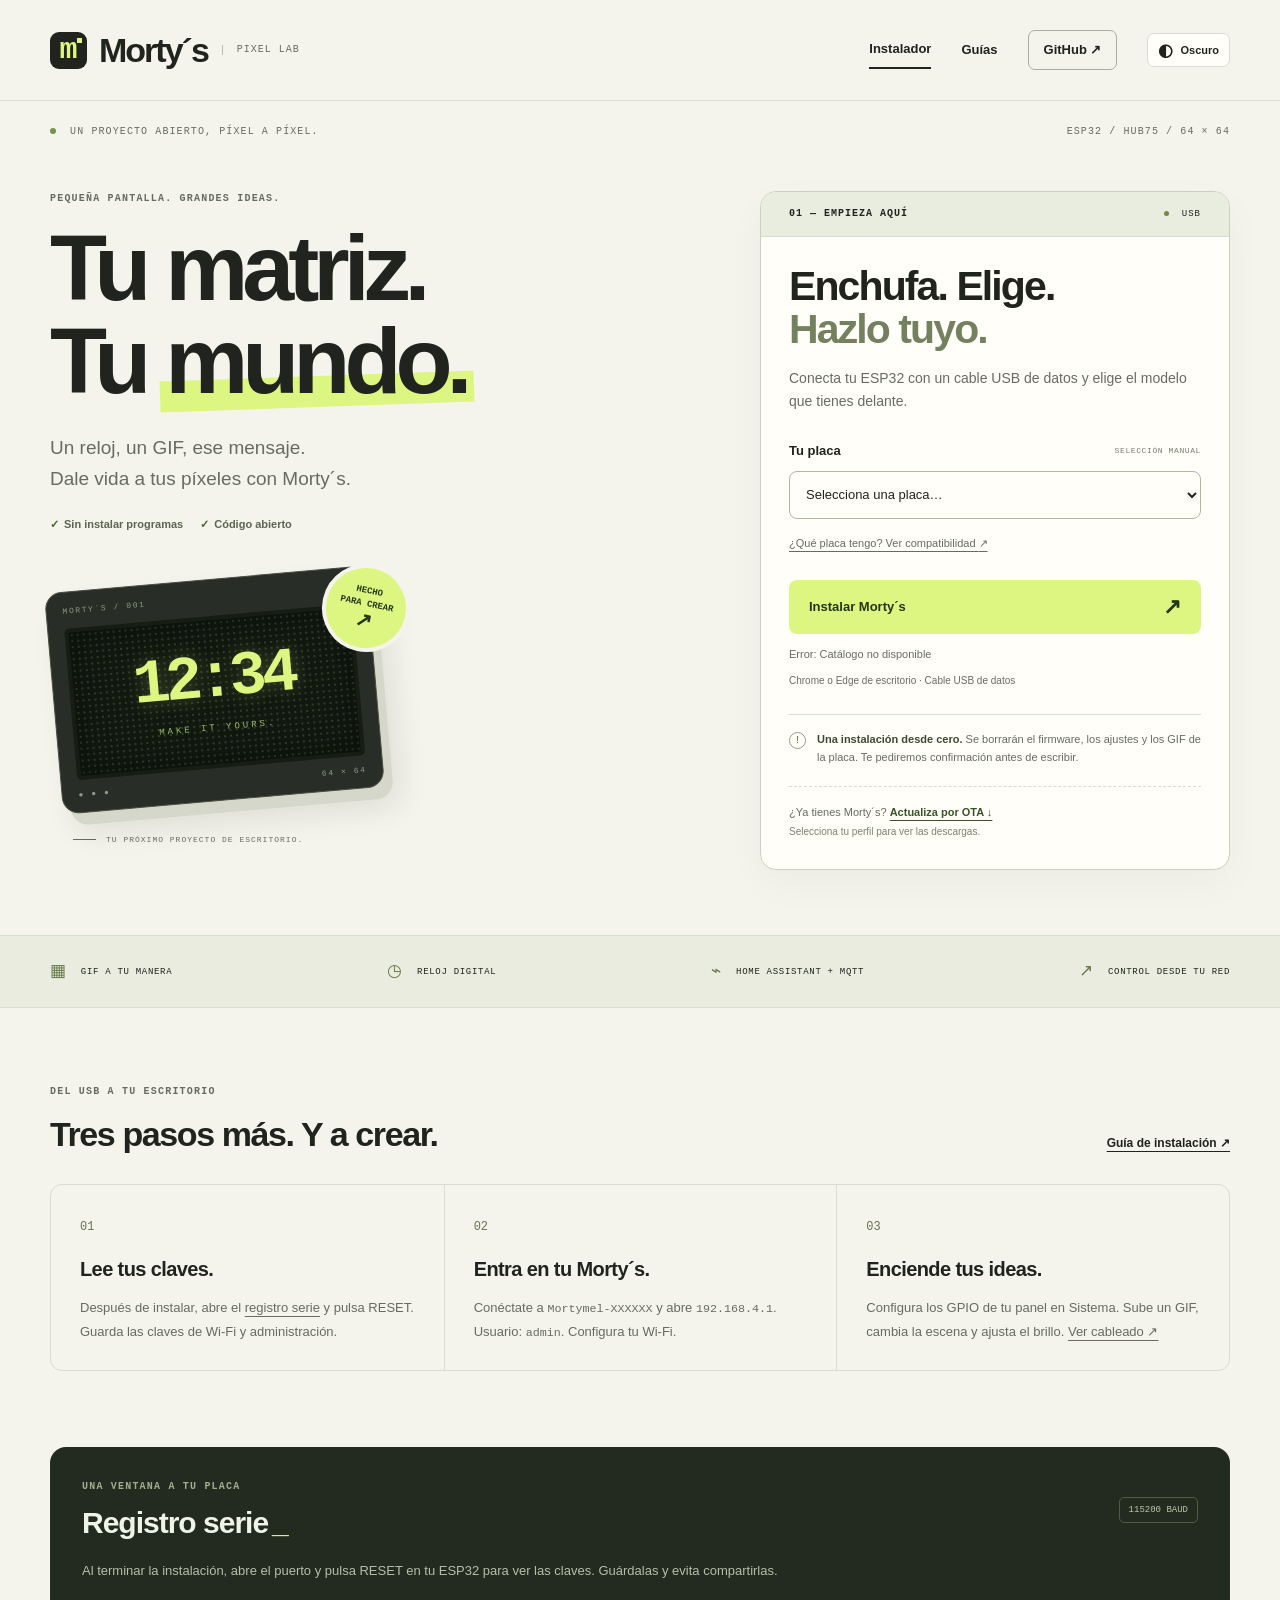
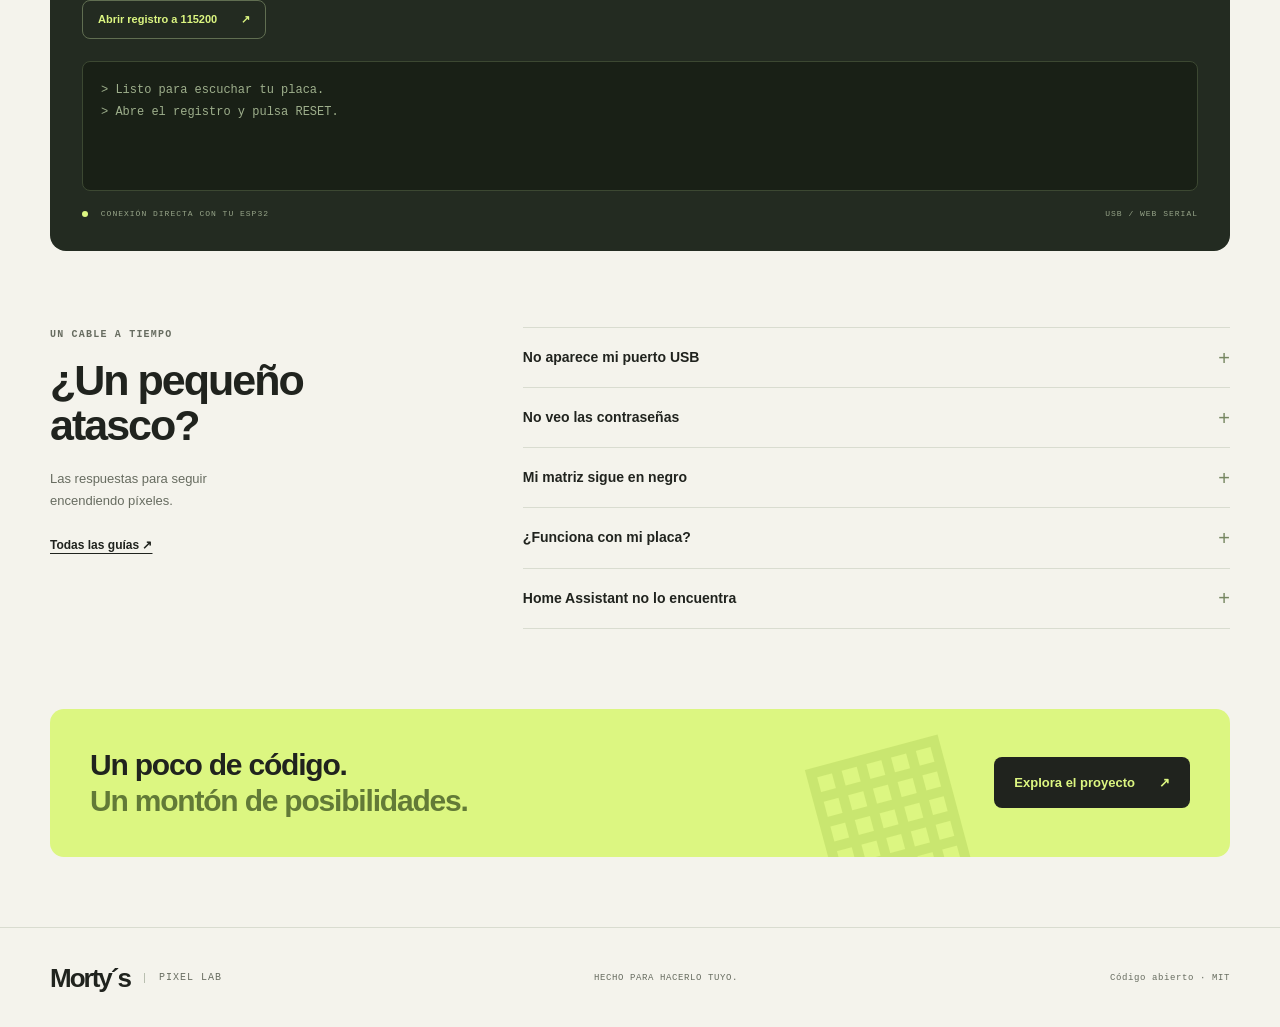
==== commit 1154f13f: "Añadir selector persistente de tema claro y oscuro" ====
--- a/flasher/index.html
+++ b/flasher/index.html
@@ -6,6 +6,7 @@
   <meta name="theme-color" content="#f4f3ec">
   <meta name="description" content="Morty´s. Dale vida a tu matriz HUB75: elige tu ESP32 e instala el firmware desde el navegador.">
   <title>Morty´s — Tu matriz, a tu manera.</title>
+  <script src="./theme.js"></script>
   <link rel="stylesheet" href="./styles.css">
   <script type="module" src="./site.js"></script>
 </head>
@@ -13,7 +14,7 @@
   <a class="skip" href="#contenido">Saltar al contenido</a>
   <header class="topbar"><div class="shell topbar-inner">
     <a class="wordmark" href="./" aria-label="Morty´s, inicio"><span class="mark" aria-hidden="true">m<span></span></span>Morty´s<span class="wordmark-tag">PIXEL LAB</span></a>
-    <nav aria-label="Navegación principal"><a class="active" aria-current="page" href="#instalar">Instalador</a><a href="./docs/">Guías</a><a class="nav-github" href="https://github.com/Mortymel/mortymel-matrix">GitHub <span aria-hidden="true">↗</span></a></nav>
+    <nav aria-label="Navegación principal"><a class="active" aria-current="page" href="#instalar">Instalador</a><a href="./docs/">Guías</a><a class="nav-github" href="https://github.com/Mortymel/mortymel-matrix">GitHub <span aria-hidden="true">↗</span></a><button class="theme-toggle" id="theme-toggle" type="button" aria-label="Activar tema oscuro" title="Activar tema oscuro"><span data-theme-icon aria-hidden="true">◐</span><span data-theme-label>Oscuro</span></button></nav>
   </div></header>
   <main id="contenido">
     <div class="shell intro-line"><span><span class="status-dot"></span> UN PROYECTO ABIERTO, PÍXEL A PÍXEL.</span><span>ESP32 / HUB75 / 64 × 64</span></div>
@@ -67,11 +68,11 @@
       <div class="serial-console"><div class="console-top"><div><p class="eyebrow">UNA VENTANA A TU PLACA</p><h2 id="serial-title">Registro serie<span class="terminal-cursor" aria-hidden="true">_</span></h2></div><span class="console-speed">115200 BAUD</span></div><p class="console-intro">Al terminar la instalación, abre el puerto y pulsa RESET en tu ESP32 para ver las claves. Guárdalas y evita compartirlas.</p><button class="btn btn-terminal" id="monitor-toggle" type="button">Abrir registro a 115200 <span aria-hidden="true">↗</span></button><pre class="serial-log" id="serial-log" aria-live="polite"></pre><div class="console-bottom"><span><span class="status-dot"></span> CONEXIÓN DIRECTA CON TU ESP32</span><span>USB / WEB SERIAL</span></div></div>
     </section>
     <section class="shell section help-section" id="ayuda" aria-labelledby="help-title">
-      <div><p class="eyebrow">UN CABLE A TIEMPO</p><h2 id="help-title">¿Un pequeño<br>atasco?</h2><p>Las respuestas para seguir<br>encendiendo píxeles.</p><a class="text-link" href="./docs/">Todas las guías ↗</a></div>
+      <div><p class="eyebrow">UN CABLE A TIEMPO</p><h2 id="help-title">¿Un pequeño<br> atasco?</h2><p>Las respuestas para seguir<br>encendiendo píxeles.</p><a class="text-link" href="./docs/">Todas las guías ↗</a></div>
       <div class="faq">
         <details><summary>No aparece mi puerto USB <span aria-hidden="true">+</span></summary><p>Usa un cable USB de datos y cierra otros monitores serie. Para entrar en modo descarga: mantén BOOT, pulsa RESET y suelta BOOT. Si tu placa tiene dos USB, prueba el otro conector.</p></details>
         <details><summary>No veo las contraseñas <span aria-hidden="true">+</span></summary><p>Abre el registro serie a 115200 y pulsa RESET. Si no hay salida, prueba el otro puerto USB. En una instalación existente se muestran las credenciales actuales.</p></details>
-        <details><summary>Mi matriz sigue en negro <span aria-hidden="true">+</span></summary><p>La salida está desactivada hasta configurar GPIO E. Revisa las 14 señales, la alimentación externa de 5 V y el barrido 1/32 de tu panel HUB75 64×64. <a href="./docs/CABLEADO.html">Consulta el cableado</a> antes de conectarlo.</p></details>
+        <details><summary>Mi matriz sigue en negro <span aria-hidden="true">+</span></summary><p>En los perfiles genéricos, la salida está desactivada hasta configurar GPIO E. El perfil WROOM Clockwise ya usa E = 18. Revisa las 14 señales, la alimentación externa de 5 V y el barrido 1/32 de tu panel HUB75 64×64. <a href="./docs/CABLEADO.html">Consulta el cableado</a> antes de conectarlo.</p></details>
         <details><summary>¿Funciona con mi placa? <span aria-hidden="true">+</span></summary><p>Hay perfiles para ESP32 clásico, S2 y S3 con 4, 8 o 16 MB de flash y suficientes GPIO de salida. C6 y otras familias no son compatibles con este firmware. La flash OPI no está admitida. <a href="./docs/COMPATIBILIDAD.html">Consulta los modelos y límites</a>.</p></details>
         <details><summary>Home Assistant no lo encuentra <span aria-hidden="true">+</span></summary><p>Necesitas un broker y la integración MQTT. Configura su dirección y credenciales en Red y MQTT dentro de la consola local. <a href="./docs/MQTT.html">Sigue la guía MQTT</a>.</p></details>
       </div>
--- a/flasher/styles.css
+++ b/flasher/styles.css
@@ -7,3 +7,37 @@
 @media(max-width:800px){.shell{width:calc(100% - 40px)}.topbar-inner{height:84px}.wordmark{font-size:30px}.wordmark-tag{display:none}.topbar nav{gap:20px}.intro-line>span:last-child{display:none}.hero{grid-template-columns:1fr;gap:40px;padding-top:35px;padding-bottom:40px}.hero-story{position:relative;min-width:0}.hero h1{font-size:80px}.hero-story .lead{font-size:17px}.device-scene{position:absolute;right:5px;top:65px;width:275px;padding-right:20px;margin-top:0}.pixel-screen{height:125px}.pixel-time{font-size:46px}.pixel-caption{font-size:7px;letter-spacing:2px}.device-sticker{width:70px;height:70px;right:-5px;top:-15px;font-size:7px}.scene-caption{display:none}.hero-tags{margin-top:20px}.installer-panel{width:100%}.panel-body h2 br{display:none}.panel-body h2{font-size:35px}.panel-body h2 span{margin-left:8px}.feature-inner{display:grid;grid-template-columns:1fr 1fr;gap:15px}.section{padding-top:55px}.onboarding-steps li{padding:20px}.onboarding-steps h3{font-size:18px}.section-heading h2{font-size:29px}.help-section{grid-template-columns:1fr 1.5fr;gap:30px}.help-section h2{font-size:35px}.closing{padding:30px;margin-block:55px}.closing>p{font-size:25px}.footer-inner>span:nth-child(2){display:none}.doc-layout{grid-template-columns:1fr;gap:30px}.doc-nav{position:static;display:flex;overflow:auto;white-space:nowrap}.doc-nav>span{display:none}.doc-content h1{font-size:36px}}
 @media(max-width:580px){.topbar-inner{height:77px}.wordmark{gap:8px;font-size:28px}.mark{width:30px;height:30px;font-size:25px}.mark span{width:4px;height:4px;top:5px;right:4px}.topbar nav{gap:15px}.topbar nav a{font-size:11px}.nav-github{padding:6px 9px}.intro-line{font-size:8px;padding-top:20px;letter-spacing:.8px}.hero{padding-top:29px;gap:32px}.hero h1{font-size:75px;letter-spacing:-4.7px;margin-bottom:20px}.eyebrow{font-size:8px;letter-spacing:.9px}.device-scene{position:relative;width:290px;max-width:calc(100% - 20px);top:auto;right:auto;margin:25px auto 0;padding-right:20px}.pixel-screen{height:135px}.pixel-time{font-size:54px}.pixel-device{box-shadow:6px 8px 0 #d5d7ca,10px 16px 25px #29351b1c}.hero-story .lead{font-size:17px}.hero-tags{font-size:10px;gap:18px}.installer-panel{border-radius:12px}.panel-top{padding:16px 20px}.panel-body{padding:24px 20px}.panel-body h2{font-size:32px}.panel-body h2 br{display:block}.panel-body h2 span{margin-left:0}.panel-intro{font-size:13px}.feature-inner{gap:14px 10px;padding-block:20px}.feature-inner span{font-size:7px;letter-spacing:.35px}.feature-inner i{font-size:14px;margin-right:5px}.section-heading{display:block;margin-bottom:23px}.section-heading h2{font-size:28px}.section-heading>.text-link{display:inline-block;margin-top:18px}.section-heading>p{margin-top:14px}.onboarding-steps{grid-template-columns:1fr}.onboarding-steps li{padding:24px}.onboarding-steps li+li{border-left:0;border-top:1px solid var(--line)}.step-number{margin-bottom:13px}.onboarding-steps h3{font-size:22px}.onboarding-steps p{font-size:13px}.two-cards{grid-template-columns:1fr}.download-card{padding:23px}.serial-console{padding:24px 20px;border-radius:12px}.console-top{align-items:start}.console-top h2{font-size:26px}.console-speed{font-size:7px;padding:5px;margin-top:4px}.console-top .eyebrow{font-size:7px}.console-intro{font-size:12px}.console-bottom{font-size:7px;letter-spacing:.4px}.console-bottom>span:last-child{display:none}.serial-log{font-size:10px;padding:13px}.help-section{grid-template-columns:1fr;gap:28px}.help-section h2{font-size:37px}.help-section h2 br{display:none}.help-section>div>p:not(.eyebrow){margin-block:12px}.help-section>div>p br{display:none}.faq summary{font-size:13px}.closing{padding:25px;align-items:start;flex-direction:column;gap:24px}.closing>p{font-size:26px}.footer-inner{min-height:88px;gap:16px}.footer-inner>span{font-size:8px}.doc-grid{grid-template-columns:1fr}}
 @media(prefers-reduced-motion:reduce){html{scroll-behavior:auto}.btn{transition:none}.btn:hover{transform:none}}
+@media(min-width:581px) and (max-width:700px){.device-scene{position:relative;top:auto;right:auto;width:290px;margin:30px auto 0}.pixel-screen{height:135px}.pixel-time{font-size:54px}}
+@media(max-width:360px){.topbar-inner{gap:12px}.wordmark{font-size:24px}.nav-github{display:none}.hero h1{font-size:66px}.field-detail{font-size:7px;letter-spacing:0}.console-speed{display:none}}
+/* Shared light/dark switch; preference is applied before styles are painted. */
+.theme-toggle{display:inline-flex;align-items:center;justify-content:center;gap:7px;min-width:34px;min-height:34px;padding:6px 10px;border:1px solid var(--line);border-radius:7px;background:var(--surface);color:var(--text);font-size:11px;font-weight:700;cursor:pointer;white-space:nowrap}.theme-toggle [data-theme-icon]{font-size:17px;line-height:1}.theme-toggle:hover{border-color:var(--muted)}
+:root[data-theme="dark"]{color-scheme:dark;--bg:#151c16;--surface:#1e281f;--text:#eef4e6;--muted:#aab8a0;--line:#3c4a38;--mint:#c4e888;--mint-soft:#d7f2ad;--amber:#efc497;--focus:#dcf681}
+[data-theme="dark"] .wordmark-tag{border-color:var(--line)}
+[data-theme="dark"] .mark{background:var(--accent);color:#202d18}
+[data-theme="dark"] .mark span{background:#202d18}
+[data-theme="dark"] .topbar nav .active{border-color:var(--accent)}
+[data-theme="dark"] .nav-github{border-color:#69785b}
+[data-theme="dark"] .highlight:after{background:#426126}
+[data-theme="dark"] .hero-tags,[data-theme="dark"] .hero-tags span:before{color:#c7dcab}
+[data-theme="dark"] .pixel-device{box-shadow:8px 12px 0 #35422c,14px 20px 30px #0005}
+[data-theme="dark"] .device-sticker{border-color:var(--bg)}
+[data-theme="dark"] .installer-panel{border-color:#526243;box-shadow:0 14px 40px #0002}
+[data-theme="dark"] .panel-top{background:#2d3b27;border-color:#46563a}
+[data-theme="dark"] .panel-body h2 span{color:#b4ca95}
+[data-theme="dark"] .field-detail,[data-theme="dark"] .panel-footer small{color:#a8b49b}
+[data-theme="dark"] #board-profile{background:#182119;border-color:#738562;color:var(--text)}
+[data-theme="dark"] .erase-note>span{border-color:#a6b78d;color:#c2d9a3}
+[data-theme="dark"] .erase-note strong,[data-theme="dark"] .panel-footer a{color:#d1eba9}
+[data-theme="dark"] .connection-help,[data-theme="dark"] .callout{background:#3b3123;border-color:#77603f;color:#f0d0a5}
+[data-theme="dark"] .feature-band{background:#202c1f;border-color:var(--line)}
+[data-theme="dark"] .feature-inner i,[data-theme="dark"] .step-number{color:#c1d49f}
+[data-theme="dark"] .closing{color:#263518}
+[data-theme="dark"] .btn-dark{background:#25301f;color:var(--accent)}
+[data-theme="dark"] .doc-nav a.current,[data-theme="dark"] .doc-nav a:hover{background:#2c3b25;color:#d4efac}
+[data-theme="dark"] .doc-content p,[data-theme="dark"] .doc-content li{color:#bfccb4}
+[data-theme="dark"] .doc-content a{color:#c5e990}
+[data-theme="dark"] .doc-content pre{background:#202d1f}
+[data-theme="dark"] .doc-content th{background:#2b3826}
+@media(max-width:800px){.theme-toggle{padding:6px;flex:none}.theme-toggle [data-theme-label]{display:none}.topbar-inner{gap:12px}}
+@media(max-width:580px){.topbar nav{gap:10px}.topbar nav .nav-github{display:none}}
+[data-theme="dark"] .skip{color:#263518}
